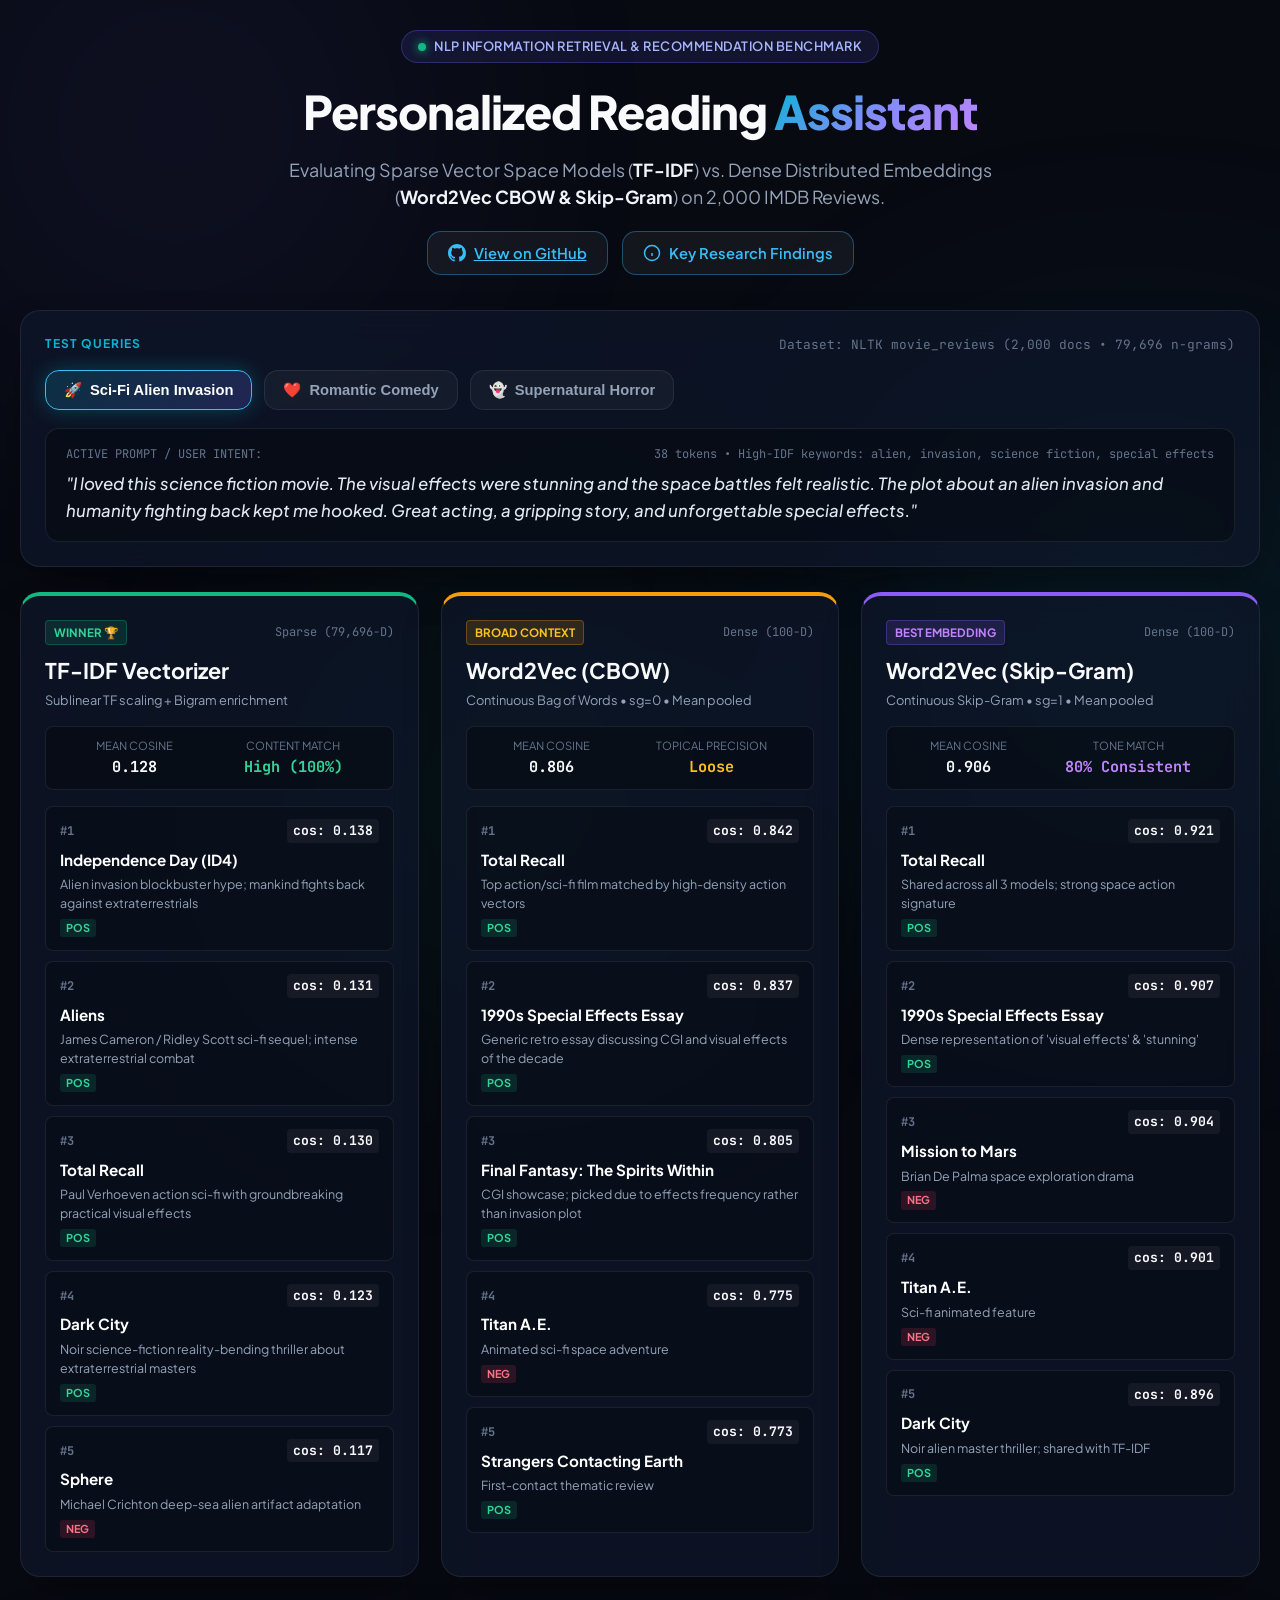
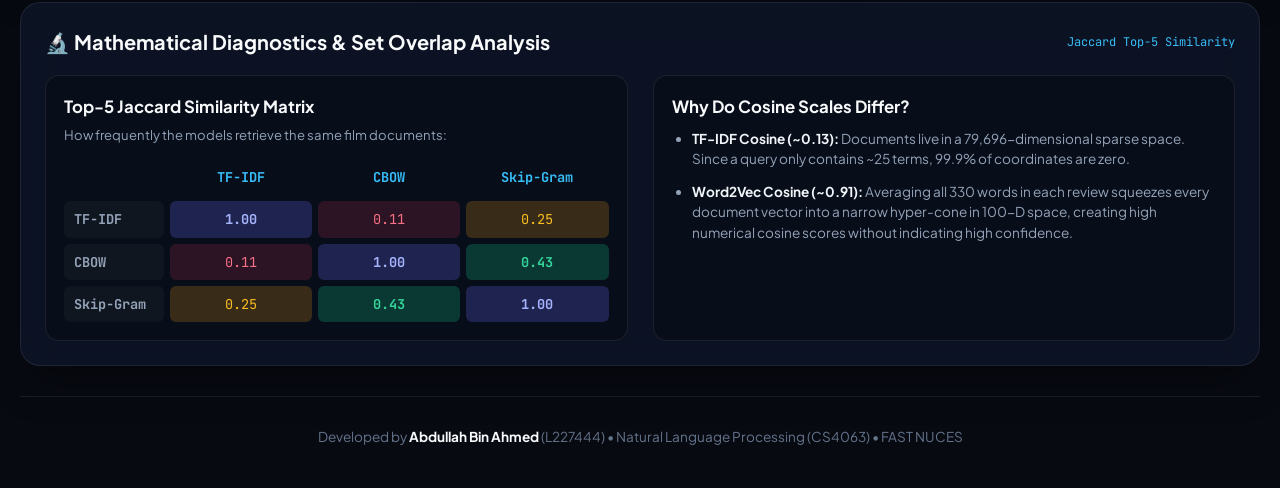
==== index.html @ d81be790 "Initial commit: Personalized Reading Assistant, benchmark experiments, report, and interactive web U" ====
<!DOCTYPE html>
<html lang="en">
<head>
  <meta charset="UTF-8">
  <meta name="viewport" content="width=device-width, initial-scale=1.0">
  <title>Personalized Reading Assistant | TF-IDF vs Word2Vec (CBOW vs Skip-Gram)</title>
  <meta name="description" content="Comparative Information Retrieval & Recommendation System evaluating TF-IDF against Word2Vec (CBOW & Skip-Gram) embeddings on the 2,000 document NLTK movie reviews corpus.">
  <link rel="preconnect" href="https://fonts.googleapis.com">
  <link rel="preconnect" href="https://fonts.gstatic.com" crossorigin>
  <link href="https://fonts.googleapis.com/css2?family=JetBrains+Mono:wght@400;500;700&family=Plus+Jakarta+Sans:wght@300;400;500;600;700;800&display=swap" rel="stylesheet">
  <link rel="stylesheet" href="style.css">
</head>
<body>
  <!-- Ambient background lighting -->
  <div class="ambient-glow glow-indigo"></div>
  <div class="ambient-glow glow-cyan"></div>
  <div class="ambient-glow glow-emerald"></div>

  <div class="app-layout">
    <!-- Header -->
    <header class="hero-header">
      <div class="status-pill">
        <span class="live-indicator"></span>
        <span>NLP Information Retrieval & Recommendation Benchmark</span>
      </div>
      <h1 class="main-title">Personalized Reading <span class="gradient-text">Assistant</span></h1>
      <p class="hero-subtitle">
        Evaluating Sparse Vector Space Models (<strong>TF-IDF</strong>) vs. Dense Distributed Embeddings (<strong>Word2Vec CBOW & Skip-Gram</strong>) on 2,000 IMDB Reviews.
      </p>

      <div class="action-bar">
        <a href="https://github.com/Abdullahtss/Personalized-Reading-Assistant" target="_blank" rel="noopener noreferrer" class="btn btn-outline">
          <svg width="18" height="18" viewBox="0 0 24 24" fill="currentColor"><path d="M12 0C5.37 0 0 5.37 0 12c0 5.31 3.435 9.795 8.205 11.385.6.105.825-.255.825-.57 0-.285-.015-1.23-.015-2.235-3.015.555-3.795-.735-4.035-1.41-.135-.345-.72-1.41-1.23-1.695-.42-.225-1.02-.78-.015-.795.945-.015 1.62.87 1.845 1.23 1.08 1.815 2.805 1.305 3.495.99.105-.78.42-1.305.765-1.605-2.67-.3-5.46-1.335-5.46-5.925 0-1.305.465-2.385 1.23-3.225-.12-.3-.54-1.53.12-3.18 0 0 1.005-.315 3.3 1.23.96-.27 1.98-.405 3-.405s2.04.135 3 .405c2.295-1.56 3.3-1.23 3.3-1.23.66 1.65.24 2.88.12 3.18.765.84 1.23 1.905 1.23 3.225 0 4.605-2.805 5.625-5.475 5.925.435.375.81 1.095.81 2.22 0 1.605-.015 2.895-.015 3.3 0 .315.225.69.825.57A12.02 12.02 0 0024 12c0-6.63-5.37-12-12-12z"/></svg>
          View on GitHub
        </a>
        <button id="toggle-insights-btn" class="btn btn-outline">
          <svg width="18" height="18" viewBox="0 0 24 24" fill="none" stroke="currentColor" stroke-width="2"><circle cx="12" cy="12" r="10"/><line x1="12" y1="16" x2="12" y2="12"/><line x1="12" y1="8" x2="12.01" y2="8"/></svg>
          Key Research Findings
        </button>
      </div>
    </header>

    <!-- Key Findings Collapsible Drawer -->
    <section id="insights-drawer" class="insights-panel card hidden">
      <div class="insights-header">
        <h3>💡 Empirical Benchmark Insights: Why TF-IDF Won</h3>
        <button id="close-insights-btn" class="close-x">&times;</button>
      </div>
      <div class="insights-grid">
        <div class="insight-box">
          <div class="insight-tag tag-tfidf">TF-IDF Accuracy</div>
          <h4>Captures Exact Topical "Aboutness"</h4>
          <p>Rare, high-IDF keywords (<em>alien, invasion, science fiction</em>) trigger sharp, precise cosine activations. It successfully recommended <em>Independence Day</em> & <em>Aliens</em>.</p>
        </div>
        <div class="insight-box">
          <div class="insight-tag tag-word2vec">Embedding Dilemma</div>
          <h4>The Mean-Pooling Dilution Trap</h4>
          <p>Averaging word vectors across 300+ words pulls document vectors toward a generic review centroid (<em>scene, plot, character</em>), causing CGI demos to outrank true plot matches.</p>
        </div>
        <div class="insight-box">
          <div class="insight-tag tag-skipgram">Skip-Gram Advantage</div>
          <h4>Tone & Niche Word Sensitivity</h4>
          <p>Skip-Gram outperformed CBOW significantly on rare tokens and sentiment matching (<strong>80%</strong> tone consistency), making it the superior dense representation.</p>
        </div>
      </div>
    </section>

    <!-- Query Selection & Sandbox -->
    <section class="query-section card">
      <div class="query-topbar">
        <span class="section-tag">TEST QUERIES</span>
        <span class="corpus-tag">Dataset: NLTK movie_reviews (2,000 docs • 79,696 n-grams)</span>
      </div>

      <div class="query-presets">
        <button class="preset-btn active" data-query="scifi">
          <span class="preset-icon">🚀</span>
          <span class="preset-name">Sci-Fi Alien Invasion</span>
        </button>
        <button class="preset-btn" data-query="romcom">
          <span class="preset-icon">❤️</span>
          <span class="preset-name">Romantic Comedy</span>
        </button>
        <button class="preset-btn" data-query="horror">
          <span class="preset-icon">👻</span>
          <span class="preset-name">Supernatural Horror</span>
        </button>
      </div>

      <div class="active-query-card">
        <div class="query-label-row">
          <span class="query-label">ACTIVE PROMPT / USER INTENT:</span>
          <span class="query-token-count" id="query-tokens-badge">38 tokens</span>
        </div>
        <blockquote class="query-text" id="display-query-text">
          "I loved this science fiction movie. The visual effects were stunning and the space battles felt realistic. The plot about an alien invasion and humanity fighting back kept me hooked. Great acting, a gripping story, and unforgettable special effects."
        </blockquote>
      </div>
    </section>

    <!-- Model Comparison Matrix -->
    <section class="models-grid">
      <!-- 1. TF-IDF -->
      <div class="model-col card col-tfidf">
        <div class="model-badge-row">
          <span class="model-badge badge-green">Winner 🏆</span>
          <span class="vector-type">Sparse (79,696-D)</span>
        </div>
        <h2 class="model-title">TF-IDF Vectorizer</h2>
        <p class="model-desc">Sublinear TF scaling + Bigram enrichment</p>

        <div class="metric-ribbon">
          <div class="m-item">
            <span class="m-label">Mean Cosine</span>
            <strong class="m-val">0.128</strong>
          </div>
          <div class="m-item">
            <span class="m-label">Content Match</span>
            <strong class="m-val color-green">High (100%)</strong>
          </div>
        </div>

        <div class="results-list" id="tfidf-results">
          <!-- Dynamically populated -->
        </div>
      </div>

      <!-- 2. Word2Vec CBOW -->
      <div class="model-col card col-cbow">
        <div class="model-badge-row">
          <span class="model-badge badge-amber">Broad Context</span>
          <span class="vector-type">Dense (100-D)</span>
        </div>
        <h2 class="model-title">Word2Vec (CBOW)</h2>
        <p class="model-desc">Continuous Bag of Words • sg=0 • Mean pooled</p>

        <div class="metric-ribbon">
          <div class="m-item">
            <span class="m-label">Mean Cosine</span>
            <strong class="m-val">0.806</strong>
          </div>
          <div class="m-item">
            <span class="m-label">Topical Precision</span>
            <strong class="m-val color-amber">Loose</strong>
          </div>
        </div>

        <div class="results-list" id="cbow-results">
          <!-- Dynamically populated -->
        </div>
      </div>

      <!-- 3. Word2Vec Skip-Gram -->
      <div class="model-col card col-skipgram">
        <div class="model-badge-row">
          <span class="model-badge badge-purple">Best Embedding</span>
          <span class="vector-type">Dense (100-D)</span>
        </div>
        <h2 class="model-title">Word2Vec (Skip-Gram)</h2>
        <p class="model-desc">Continuous Skip-Gram • sg=1 • Mean pooled</p>

        <div class="metric-ribbon">
          <div class="m-item">
            <span class="m-label">Mean Cosine</span>
            <strong class="m-val">0.906</strong>
          </div>
          <div class="m-item">
            <span class="m-label">Tone Match</span>
            <strong class="m-val color-purple">80% Consistent</strong>
          </div>
        </div>

        <div class="results-list" id="skipgram-results">
          <!-- Dynamically populated -->
        </div>
      </div>
    </section>

    <!-- Mathematical Diagnostics & Set Overlap Section -->
    <section class="diagnostics-section card">
      <div class="diag-header">
        <h2>🔬 Mathematical Diagnostics & Set Overlap Analysis</h2>
        <span class="diag-badge">Jaccard Top-5 Similarity</span>
      </div>

      <div class="diag-body">
        <div class="matrix-card">
          <h3>Top-5 Jaccard Similarity Matrix</h3>
          <p class="matrix-sub">How frequently the models retrieve the same film documents:</p>
          <div class="matrix-table">
            <div class="matrix-row header-row">
              <span class="cell"></span>
              <span class="cell">TF-IDF</span>
              <span class="cell">CBOW</span>
              <span class="cell">Skip-Gram</span>
            </div>
            <div class="matrix-row">
              <span class="cell row-label">TF-IDF</span>
              <span class="cell val-100">1.00</span>
              <span class="cell val-low">0.11</span>
              <span class="cell val-med">0.25</span>
            </div>
            <div class="matrix-row">
              <span class="cell row-label">CBOW</span>
              <span class="cell val-low">0.11</span>
              <span class="cell val-100">1.00</span>
              <span class="cell val-high">0.43</span>
            </div>
            <div class="matrix-row">
              <span class="cell row-label">Skip-Gram</span>
              <span class="cell val-med">0.25</span>
              <span class="cell val-high">0.43</span>
              <span class="cell val-100">1.00</span>
            </div>
          </div>
        </div>

        <div class="why-card">
          <h3>Why Do Cosine Scales Differ?</h3>
          <ul class="why-list">
            <li>
              <strong>TF-IDF Cosine (~0.13):</strong> Documents live in a 79,696-dimensional sparse space. Since a query only contains ~25 terms, 99.9% of coordinates are zero.
            </li>
            <li>
              <strong>Word2Vec Cosine (~0.91):</strong> Averaging all 330 words in each review squeezes every document vector into a narrow hyper-cone in 100-D space, creating high numerical cosine scores without indicating high confidence.
            </li>
          </ul>
        </div>
      </div>
    </section>

    <!-- Footer -->
    <footer class="footer">
      <p>Developed by <strong>Abdullah Bin Ahmed</strong> (L227444) • Natural Language Processing (CS4063) • FAST NUCES</p>
    </footer>
  </div>

  <script src="app.js"></script>
</body>
</html>
---- style.css ----
/* ==========================================================================
   Personalized Reading Assistant - High-Tech Glassmorphic Design System
   ========================================================================== */

:root {
  --bg-deep: #080a12;
  --bg-card: rgba(15, 23, 42, 0.72);
  --bg-surface: #0f172a;
  
  --border-subtle: rgba(255, 255, 255, 0.08);
  --border-glow: rgba(99, 102, 241, 0.35);

  --text-main: #f8fafc;
  --text-muted: #94a3b8;
  --text-dim: #64748b;

  --accent-cyan: #06b6d4;
  --accent-indigo: #6366f1;
  --accent-violet: #8b5cf6;
  --accent-emerald: #10b981;
  --accent-amber: #f59e0b;
  --accent-rose: #f43f5e;

  --font-sans: 'Plus Jakarta Sans', system-ui, -apple-system, sans-serif;
  --font-mono: 'JetBrains Mono', monospace;

  --radius-sm: 8px;
  --radius-md: 14px;
  --radius-lg: 20px;
}

* {
  margin: 0;
  padding: 0;
  box-sizing: border-box;
}

body {
  background-color: var(--bg-deep);
  color: var(--text-main);
  font-family: var(--font-sans);
  line-height: 1.5;
  min-height: 100vh;
  position: relative;
  overflow-x: hidden;
  padding: 30px 20px;
}

/* Glowing Ambient Orbs */
.ambient-glow {
  position: fixed;
  border-radius: 50%;
  filter: blur(140px);
  pointer-events: none;
  z-index: 0;
  opacity: 0.22;
}

.glow-indigo {
  width: 550px;
  height: 550px;
  background: radial-gradient(circle, #6366f1, transparent 70%);
  top: -150px;
  left: -100px;
}

.glow-cyan {
  width: 650px;
  height: 650px;
  background: radial-gradient(circle, #06b6d4, transparent 70%);
  top: 35%;
  right: -180px;
}

.glow-emerald {
  width: 500px;
  height: 500px;
  background: radial-gradient(circle, #10b981, transparent 70%);
  bottom: -150px;
  left: 20%;
}

.app-layout {
  max-width: 1350px;
  margin: 0 auto;
  position: relative;
  z-index: 1;
}

/* Header */
.hero-header {
  text-align: center;
  margin-bottom: 35px;
}

.status-pill {
  display: inline-flex;
  align-items: center;
  gap: 8px;
  padding: 6px 16px;
  border-radius: 999px;
  background: rgba(99, 102, 241, 0.12);
  border: 1px solid rgba(99, 102, 241, 0.3);
  font-size: 0.8rem;
  font-weight: 600;
  color: #a5b4fc;
  letter-spacing: 0.5px;
  text-transform: uppercase;
  margin-bottom: 14px;
}

.live-indicator {
  width: 8px;
  height: 8px;
  border-radius: 50%;
  background: #10b981;
  box-shadow: 0 0 10px #10b981;
  animation: pulseLive 2s infinite ease-in-out;
}

@keyframes pulseLive {
  0%, 100% { transform: scale(1); opacity: 1; }
  50% { transform: scale(0.8); opacity: 0.4; }
}

.main-title {
  font-size: 2.9rem;
  font-weight: 800;
  letter-spacing: -1px;
  margin-bottom: 10px;
}

.gradient-text {
  background: linear-gradient(135deg, #06b6d4 0%, #818cf8 50%, #c084fc 100%);
  -webkit-background-clip: text;
  -webkit-text-fill-color: transparent;
}

.hero-subtitle {
  color: var(--text-muted);
  font-size: 1.12rem;
  max-width: 750px;
  margin: 0 auto 20px auto;
}

.hero-subtitle strong {
  color: #f1f5f9;
}

.action-bar {
  display: flex;
  justify-content: center;
  gap: 14px;
}

/* Buttons & Cards */
.btn {
  display: inline-flex;
  align-items: center;
  gap: 8px;
  font-size: 0.92rem;
  font-weight: 600;
  padding: 10px 20px;
  border-radius: var(--radius-md);
  cursor: pointer;
  border: none;
  font-family: var(--font-sans);
  transition: all 0.2s ease;
}

.btn-outline {
  background: rgba(255, 255, 255, 0.05);
  color: #38bdf8;
  border: 1px solid rgba(56, 189, 248, 0.35);
}

.btn-outline:hover {
  background: rgba(56, 189, 248, 0.12);
  transform: translateY(-2px);
  box-shadow: 0 4px 15px rgba(56, 189, 248, 0.25);
}

.card {
  background: var(--bg-card);
  backdrop-filter: blur(18px);
  -webkit-backdrop-filter: blur(18px);
  border: 1px solid var(--border-subtle);
  border-radius: var(--radius-lg);
  padding: 24px;
  box-shadow: 0 20px 45px -15px rgba(0, 0, 0, 0.55);
}

/* Insights Panel */
.insights-panel {
  margin-bottom: 25px;
  border-color: rgba(99, 102, 241, 0.35);
  animation: slideDown 0.3s ease;
}

.insights-panel.hidden {
  display: none;
}

@keyframes slideDown {
  from { opacity: 0; transform: translateY(-10px); }
  to { opacity: 1; transform: translateY(0); }
}

.insights-header {
  display: flex;
  justify-content: space-between;
  align-items: center;
  margin-bottom: 18px;
}

.insights-header h3 {
  font-size: 1.15rem;
}

.close-x {
  background: transparent;
  border: none;
  font-size: 1.6rem;
  color: var(--text-dim);
  cursor: pointer;
}

.close-x:hover { color: #ffffff; }

.insights-grid {
  display: grid;
  grid-template-columns: repeat(auto-fit, minmax(280px, 1fr));
  gap: 16px;
}

.insight-box {
  background: rgba(0, 0, 0, 0.25);
  border: 1px solid var(--border-subtle);
  border-radius: var(--radius-sm);
  padding: 16px;
}

.insight-tag {
  display: inline-block;
  font-size: 0.72rem;
  font-weight: 700;
  text-transform: uppercase;
  padding: 3px 8px;
  border-radius: 4px;
  margin-bottom: 10px;
}

.tag-tfidf { background: rgba(16, 185, 129, 0.15); color: #34d399; }
.tag-word2vec { background: rgba(245, 158, 11, 0.15); color: #fbbf24; }
.tag-skipgram { background: rgba(139, 92, 246, 0.15); color: #c084fc; }

.insight-box h4 {
  font-size: 1rem;
  margin-bottom: 6px;
}

.insight-box p {
  font-size: 0.84rem;
  color: var(--text-muted);
}

/* Query Section */
.query-section {
  margin-bottom: 25px;
}

.query-topbar {
  display: flex;
  justify-content: space-between;
  align-items: center;
  margin-bottom: 16px;
}

.section-tag {
  font-size: 0.75rem;
  font-weight: 700;
  letter-spacing: 1px;
  color: var(--accent-cyan);
}

.corpus-tag {
  font-size: 0.8rem;
  color: var(--text-dim);
  font-family: var(--font-mono);
}

.query-presets {
  display: flex;
  gap: 12px;
  flex-wrap: wrap;
  margin-bottom: 18px;
}

.preset-btn {
  display: inline-flex;
  align-items: center;
  gap: 8px;
  padding: 10px 18px;
  background: rgba(255, 255, 255, 0.04);
  border: 1px solid var(--border-subtle);
  border-radius: var(--radius-md);
  color: var(--text-muted);
  font-size: 0.92rem;
  font-weight: 600;
  cursor: pointer;
  transition: all 0.2s ease;
}

.preset-btn:hover {
  background: rgba(255, 255, 255, 0.08);
  border-color: rgba(255, 255, 255, 0.2);
  color: var(--text-main);
}

.preset-btn.active {
  background: linear-gradient(135deg, rgba(6, 182, 212, 0.18), rgba(99, 102, 241, 0.22));
  border-color: #38bdf8;
  color: #ffffff;
  box-shadow: 0 0 20px rgba(6, 182, 212, 0.3);
}

.active-query-card {
  background: rgba(0, 0, 0, 0.3);
  border: 1px solid var(--border-subtle);
  border-radius: var(--radius-md);
  padding: 16px 20px;
}

.query-label-row {
  display: flex;
  justify-content: space-between;
  font-size: 0.75rem;
  color: var(--text-dim);
  font-family: var(--font-mono);
  margin-bottom: 8px;
}

.query-text {
  font-size: 1.05rem;
  font-weight: 500;
  color: #e2e8f0;
  font-style: italic;
  line-height: 1.6;
}

/* Models Comparison Grid */
.models-grid {
  display: grid;
  grid-template-columns: repeat(3, 1fr);
  gap: 22px;
  margin-bottom: 25px;
}

.model-col {
  display: flex;
  flex-direction: column;
}

.col-tfidf { border-top: 4px solid #10b981; }
.col-cbow { border-top: 4px solid #f59e0b; }
.col-skipgram { border-top: 4px solid #8b5cf6; }

.model-badge-row {
  display: flex;
  justify-content: space-between;
  align-items: center;
  margin-bottom: 10px;
}

.model-badge {
  font-size: 0.72rem;
  font-weight: 700;
  text-transform: uppercase;
  padding: 3px 8px;
  border-radius: 4px;
}

.badge-green { background: rgba(16, 185, 129, 0.15); color: #34d399; border: 1px solid rgba(16, 185, 129, 0.3); }
.badge-amber { background: rgba(245, 158, 11, 0.15); color: #fbbf24; border: 1px solid rgba(245, 158, 11, 0.3); }
.badge-purple { background: rgba(139, 92, 246, 0.15); color: #c084fc; border: 1px solid rgba(139, 92, 246, 0.3); }

.vector-type {
  font-size: 0.75rem;
  color: var(--text-dim);
  font-family: var(--font-mono);
}

.model-title {
  font-size: 1.35rem;
  font-weight: 700;
  margin-bottom: 4px;
}

.model-desc {
  font-size: 0.8rem;
  color: var(--text-muted);
  margin-bottom: 16px;
}

.metric-ribbon {
  display: flex;
  background: rgba(0, 0, 0, 0.3);
  border: 1px solid var(--border-subtle);
  border-radius: var(--radius-sm);
  padding: 10px 14px;
  margin-bottom: 16px;
  justify-content: space-around;
}

.m-item {
  display: flex;
  flex-direction: column;
  align-items: center;
}

.m-label {
  font-size: 0.7rem;
  color: var(--text-dim);
  text-transform: uppercase;
  margin-bottom: 2px;
}

.m-val {
  font-family: var(--font-mono);
  font-size: 0.95rem;
}

.color-green { color: #34d399; }
.color-amber { color: #fbbf24; }
.color-purple { color: #c084fc; }

.results-list {
  display: flex;
  flex-direction: column;
  gap: 10px;
  flex: 1;
}

.result-card {
  background: rgba(0, 0, 0, 0.25);
  border: 1px solid var(--border-subtle);
  border-radius: var(--radius-sm);
  padding: 12px 14px;
  transition: all 0.2s ease;
}

.result-card:hover {
  border-color: rgba(255, 255, 255, 0.2);
  transform: translateX(3px);
}

.res-header {
  display: flex;
  justify-content: space-between;
  align-items: center;
  margin-bottom: 6px;
}

.res-rank {
  font-size: 0.75rem;
  font-family: var(--font-mono);
  color: var(--text-dim);
  font-weight: 700;
}

.res-score {
  font-family: var(--font-mono);
  font-size: 0.82rem;
  font-weight: 700;
  padding: 2px 6px;
  border-radius: 4px;
  background: rgba(255, 255, 255, 0.05);
}

.res-title {
  font-size: 0.95rem;
  font-weight: 700;
  color: #ffffff;
  margin-bottom: 4px;
}

.res-detail {
  font-size: 0.78rem;
  color: var(--text-muted);
}

.res-sentiment {
  display: inline-block;
  font-size: 0.68rem;
  font-weight: 700;
  text-transform: uppercase;
  padding: 1px 6px;
  border-radius: 3px;
  margin-top: 6px;
}

.sent-pos { background: rgba(16, 185, 129, 0.15); color: #34d399; }
.sent-neg { background: rgba(244, 63, 94, 0.15); color: #fb7185; }

/* Diagnostics Section */
.diagnostics-section {
  margin-bottom: 30px;
}

.diag-header {
  display: flex;
  justify-content: space-between;
  align-items: center;
  margin-bottom: 18px;
}

.diag-header h2 { font-size: 1.25rem; font-weight: 700; }
.diag-badge { font-family: var(--font-mono); font-size: 0.75rem; color: #38bdf8; }

.diag-body {
  display: grid;
  grid-template-columns: 1fr 1fr;
  gap: 25px;
}

.matrix-card, .why-card {
  background: rgba(0, 0, 0, 0.25);
  border: 1px solid var(--border-subtle);
  border-radius: var(--radius-md);
  padding: 18px;
}

.matrix-card h3, .why-card h3 {
  font-size: 1.05rem;
  margin-bottom: 6px;
}

.matrix-sub {
  font-size: 0.82rem;
  color: var(--text-muted);
  margin-bottom: 14px;
}

.matrix-table {
  display: flex;
  flex-direction: column;
  gap: 6px;
  font-family: var(--font-mono);
  font-size: 0.85rem;
}

.matrix-row {
  display: grid;
  grid-template-columns: 100px repeat(3, 1fr);
  gap: 6px;
  align-items: center;
}

.matrix-row .cell {
  padding: 8px 10px;
  text-align: center;
  border-radius: 6px;
  background: rgba(255, 255, 255, 0.03);
}

.row-label {
  font-weight: 700;
  text-align: left !important;
  color: var(--text-muted);
}

.header-row .cell {
  font-weight: 700;
  color: #38bdf8;
  background: transparent;
}

.val-100 { background: rgba(99, 102, 241, 0.25) !important; color: #a5b4fc; font-weight: 700; }
.val-high { background: rgba(16, 185, 129, 0.25) !important; color: #34d399; font-weight: 700; }
.val-med { background: rgba(245, 158, 11, 0.2) !important; color: #fbbf24; }
.val-low { background: rgba(244, 63, 94, 0.15) !important; color: #fb7185; }

.why-list {
  display: flex;
  flex-direction: column;
  gap: 12px;
  padding-left: 20px;
  margin-top: 10px;
  font-size: 0.85rem;
  color: var(--text-muted);
}

.why-list strong {
  color: #f1f5f9;
}

/* Footer */
.footer {
  text-align: center;
  padding: 30px 0 10px 0;
  border-top: 1px solid var(--border-subtle);
  color: var(--text-dim);
  font-size: 0.85rem;
}

.footer strong { color: var(--text-main); }

@media (max-width: 1050px) {
  .models-grid {
    grid-template-columns: 1fr;
  }
  .diag-body {
    grid-template-columns: 1fr;
  }
  .main-title {
    font-size: 2.2rem;
  }
}
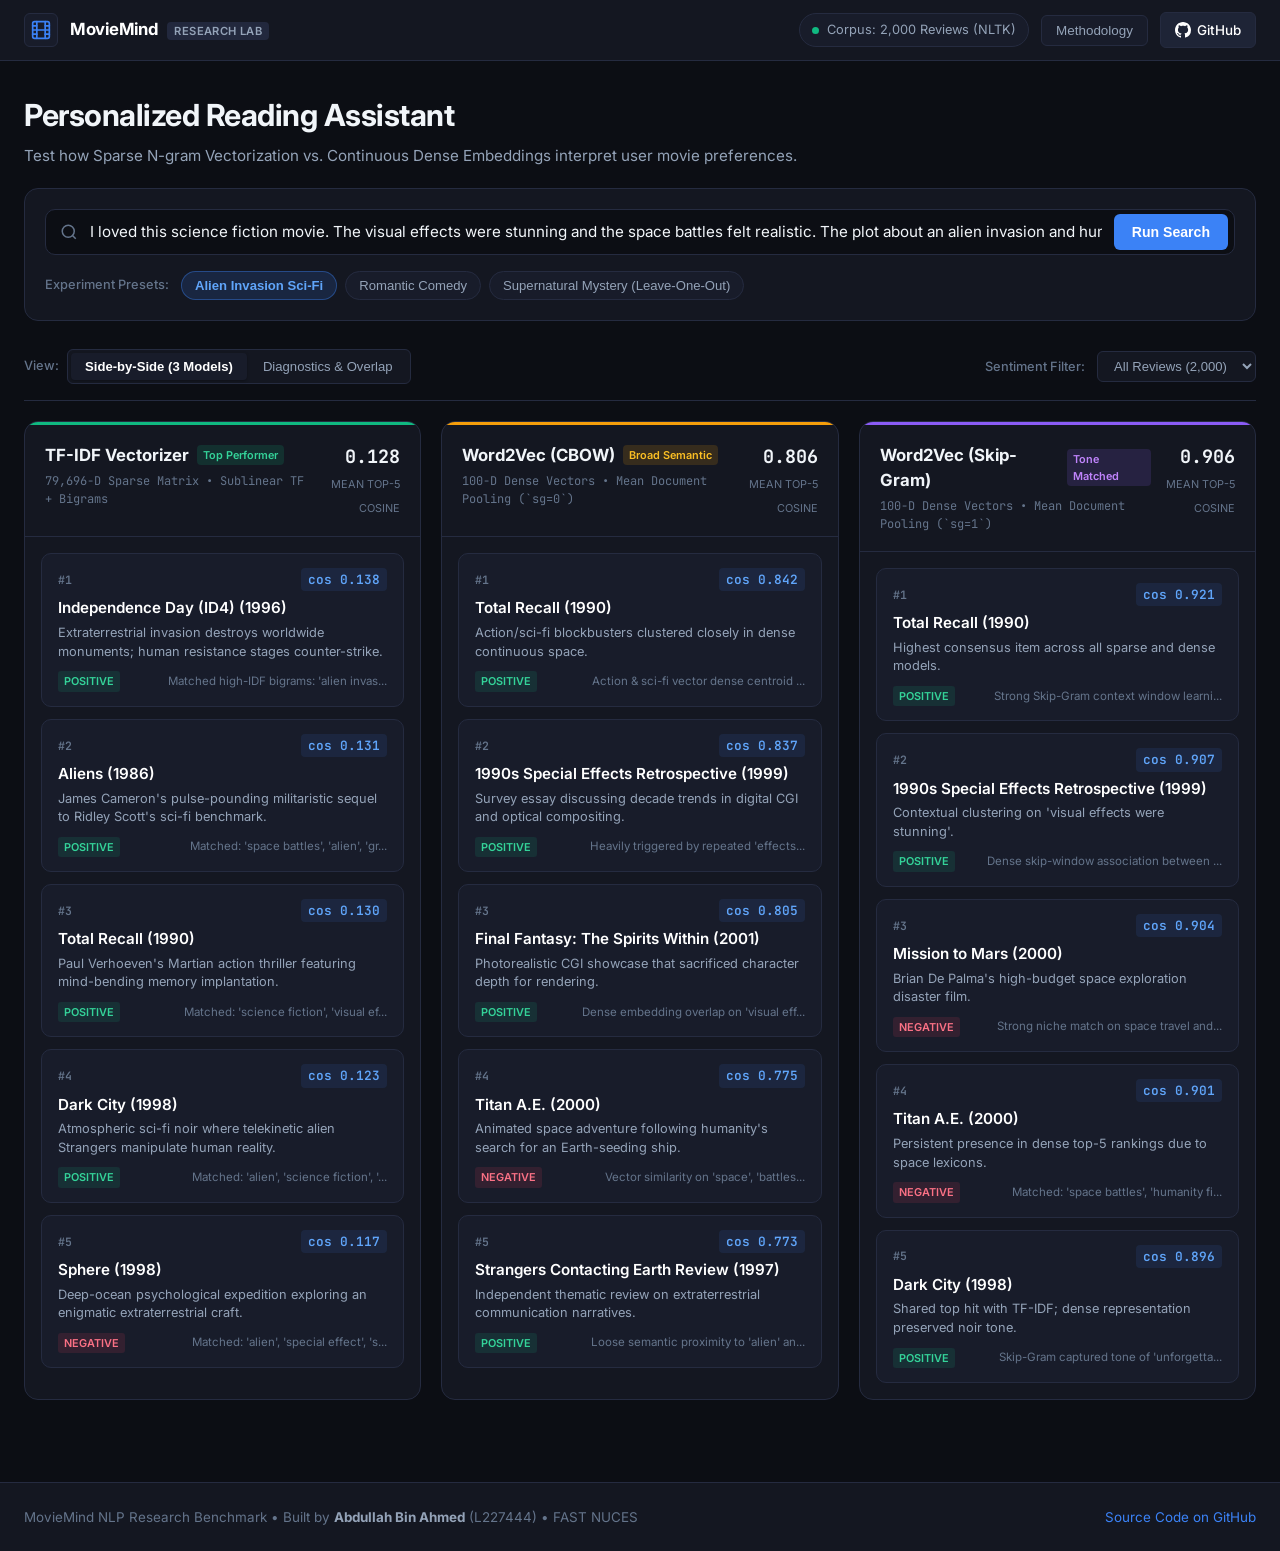
==== commit 5d1ca113: "Redesign interface: Human-crafted research workbench with search console, modal inspection, and clea" ====
--- a/index.html
+++ b/index.html
@@ -3,237 +3,285 @@
 <head>
   <meta charset="UTF-8">
   <meta name="viewport" content="width=device-width, initial-scale=1.0">
-  <title>Personalized Reading Assistant | TF-IDF vs Word2Vec (CBOW vs Skip-Gram)</title>
-  <meta name="description" content="Comparative Information Retrieval & Recommendation System evaluating TF-IDF against Word2Vec (CBOW & Skip-Gram) embeddings on the 2,000 document NLTK movie reviews corpus.">
+  <title>MovieMind — Personalized Film & Review Recommender (TF-IDF vs Word2Vec)</title>
+  <meta name="description" content="An interactive research workbench evaluating TF-IDF against Word2Vec (CBOW & Skip-Gram) embeddings across 2,000 IMDB film reviews from the NLTK corpus.">
   <link rel="preconnect" href="https://fonts.googleapis.com">
   <link rel="preconnect" href="https://fonts.gstatic.com" crossorigin>
-  <link href="https://fonts.googleapis.com/css2?family=JetBrains+Mono:wght@400;500;700&family=Plus+Jakarta+Sans:wght@300;400;500;600;700;800&display=swap" rel="stylesheet">
+  <link href="https://fonts.googleapis.com/css2?family=Inter:wght@300;400;500;600;700&family=JetBrains+Mono:wght@400;500;600&display=swap" rel="stylesheet">
   <link rel="stylesheet" href="style.css">
 </head>
 <body>
-  <!-- Ambient background lighting -->
-  <div class="ambient-glow glow-indigo"></div>
-  <div class="ambient-glow glow-cyan"></div>
-  <div class="ambient-glow glow-emerald"></div>
-
-  <div class="app-layout">
-    <!-- Header -->
-    <header class="hero-header">
-      <div class="status-pill">
-        <span class="live-indicator"></span>
-        <span>NLP Information Retrieval & Recommendation Benchmark</span>
-      </div>
-      <h1 class="main-title">Personalized Reading <span class="gradient-text">Assistant</span></h1>
-      <p class="hero-subtitle">
-        Evaluating Sparse Vector Space Models (<strong>TF-IDF</strong>) vs. Dense Distributed Embeddings (<strong>Word2Vec CBOW & Skip-Gram</strong>) on 2,000 IMDB Reviews.
-      </p>
-
-      <div class="action-bar">
-        <a href="https://github.com/Abdullahtss/Personalized-Reading-Assistant" target="_blank" rel="noopener noreferrer" class="btn btn-outline">
-          <svg width="18" height="18" viewBox="0 0 24 24" fill="currentColor"><path d="M12 0C5.37 0 0 5.37 0 12c0 5.31 3.435 9.795 8.205 11.385.6.105.825-.255.825-.57 0-.285-.015-1.23-.015-2.235-3.015.555-3.795-.735-4.035-1.41-.135-.345-.72-1.41-1.23-1.695-.42-.225-1.02-.78-.015-.795.945-.015 1.62.87 1.845 1.23 1.08 1.815 2.805 1.305 3.495.99.105-.78.42-1.305.765-1.605-2.67-.3-5.46-1.335-5.46-5.925 0-1.305.465-2.385 1.23-3.225-.12-.3-.54-1.53.12-3.18 0 0 1.005-.315 3.3 1.23.96-.27 1.98-.405 3-.405s2.04.135 3 .405c2.295-1.56 3.3-1.23 3.3-1.23.66 1.65.24 2.88.12 3.18.765.84 1.23 1.905 1.23 3.225 0 4.605-2.805 5.625-5.475 5.925.435.375.81 1.095.81 2.22 0 1.605-.015 2.895-.015 3.3 0 .315.225.69.825.57A12.02 12.02 0 0024 12c0-6.63-5.37-12-12-12z"/></svg>
-          View on GitHub
+  <!-- Top Navigation Bar -->
+  <nav class="navbar">
+    <div class="nav-container">
+      <div class="nav-brand">
+        <div class="brand-logo">
+          <svg width="20" height="20" viewBox="0 0 24 24" fill="none" stroke="currentColor" stroke-width="2" stroke-linecap="round" stroke-linejoin="round">
+            <rect x="2" y="2" width="20" height="20" rx="2.18" ry="2.18"></rect>
+            <line x1="7" y1="2" x2="7" y2="22"></line>
+            <line x1="17" y1="2" x2="17" y2="22"></line>
+            <line x1="2" y1="12" x2="22" y2="12"></line>
+            <line x1="2" y1="7" x2="7" y2="7"></line>
+            <line x1="2" y1="17" x2="7" y2="17"></line>
+            <line x1="17" y1="17" x2="22" y2="17"></line>
+            <line x1="17" y1="7" x2="22" y2="7"></line>
+          </svg>
+        </div>
+        <div class="brand-text">
+          <span class="brand-title">MovieMind</span>
+          <span class="brand-badge">Research Lab</span>
+        </div>
+      </div>
+
+      <div class="nav-meta">
+        <div class="corpus-pill">
+          <span class="dot-online"></span>
+          <span>Corpus: 2,000 Reviews (NLTK)</span>
+        </div>
+        <button id="open-methodology-btn" class="nav-btn">Methodology</button>
+        <a href="https://github.com/Abdullahtss/Personalized-Reading-Assistant" target="_blank" rel="noopener noreferrer" class="nav-btn nav-btn-primary">
+          <svg width="16" height="16" viewBox="0 0 24 24" fill="currentColor"><path d="M12 0C5.37 0 0 5.37 0 12c0 5.31 3.435 9.795 8.205 11.385.6.105.825-.255.825-.57 0-.285-.015-1.23-.015-2.235-3.015.555-3.795-.735-4.035-1.41-.135-.345-.72-1.41-1.23-1.695-.42-.225-1.02-.78-.015-.795.945-.015 1.62.87 1.845 1.23 1.08 1.815 2.805 1.305 3.495.99.105-.78.42-1.305.765-1.605-2.67-.3-5.46-1.335-5.46-5.925 0-1.305.465-2.385 1.23-3.225-.12-.3-.54-1.53.12-3.18 0 0 1.005-.315 3.3 1.23.96-.27 1.98-.405 3-.405s2.04.135 3 .405c2.295-1.56 3.3-1.23 3.3-1.23.66 1.65.24 2.88.12 3.18.765.84 1.23 1.905 1.23 3.225 0 4.605-2.805 5.625-5.475 5.925.435.375.81 1.095.81 2.22 0 1.605-.015 2.895-.015 3.3 0 .315.225.69.825.57A12.02 12.02 0 0024 12c0-6.63-5.37-12-12-12z"/></svg>
+          GitHub
         </a>
-        <button id="toggle-insights-btn" class="btn btn-outline">
-          <svg width="18" height="18" viewBox="0 0 24 24" fill="none" stroke="currentColor" stroke-width="2"><circle cx="12" cy="12" r="10"/><line x1="12" y1="16" x2="12" y2="12"/><line x1="12" y1="8" x2="12.01" y2="8"/></svg>
-          Key Research Findings
-        </button>
-      </div>
-    </header>
-
-    <!-- Key Findings Collapsible Drawer -->
-    <section id="insights-drawer" class="insights-panel card hidden">
-      <div class="insights-header">
-        <h3>💡 Empirical Benchmark Insights: Why TF-IDF Won</h3>
-        <button id="close-insights-btn" class="close-x">&times;</button>
-      </div>
-      <div class="insights-grid">
-        <div class="insight-box">
-          <div class="insight-tag tag-tfidf">TF-IDF Accuracy</div>
-          <h4>Captures Exact Topical "Aboutness"</h4>
-          <p>Rare, high-IDF keywords (<em>alien, invasion, science fiction</em>) trigger sharp, precise cosine activations. It successfully recommended <em>Independence Day</em> & <em>Aliens</em>.</p>
-        </div>
-        <div class="insight-box">
-          <div class="insight-tag tag-word2vec">Embedding Dilemma</div>
-          <h4>The Mean-Pooling Dilution Trap</h4>
-          <p>Averaging word vectors across 300+ words pulls document vectors toward a generic review centroid (<em>scene, plot, character</em>), causing CGI demos to outrank true plot matches.</p>
-        </div>
-        <div class="insight-box">
-          <div class="insight-tag tag-skipgram">Skip-Gram Advantage</div>
-          <h4>Tone & Niche Word Sensitivity</h4>
-          <p>Skip-Gram outperformed CBOW significantly on rare tokens and sentiment matching (<strong>80%</strong> tone consistency), making it the superior dense representation.</p>
+      </div>
+    </div>
+  </nav>
+
+  <!-- Main Container -->
+  <main class="page-container">
+    <!-- Search / Query Console -->
+    <section class="search-console">
+      <div class="search-header">
+        <h1>Personalized Reading Assistant</h1>
+        <p class="search-sub">Test how Sparse N-gram Vectorization vs. Continuous Dense Embeddings interpret user movie preferences.</p>
+      </div>
+
+      <div class="search-card">
+        <form id="search-form" class="search-input-wrapper">
+          <div class="search-icon-box">
+            <svg width="18" height="18" viewBox="0 0 24 24" fill="none" stroke="currentColor" stroke-width="2"><circle cx="11" cy="11" r="8"/><line x1="21" y1="21" x2="16.65" y2="16.65"/></svg>
+          </div>
+          <input type="text" id="query-input" placeholder="Type a movie premise, theme, or select an experiment preset below..." autocomplete="off">
+          <button type="submit" class="search-submit-btn">Run Search</button>
+        </form>
+
+        <div class="preset-row">
+          <span class="preset-label">Experiment Presets:</span>
+          <div class="preset-chips">
+            <button class="chip active" data-preset="scifi">Alien Invasion Sci-Fi</button>
+            <button class="chip" data-preset="romcom">Romantic Comedy</button>
+            <button class="chip" data-preset="horror">Supernatural Mystery (Leave-One-Out)</button>
+          </div>
         </div>
       </div>
     </section>
 
-    <!-- Query Selection & Sandbox -->
-    <section class="query-section card">
-      <div class="query-topbar">
-        <span class="section-tag">TEST QUERIES</span>
-        <span class="corpus-tag">Dataset: NLTK movie_reviews (2,000 docs • 79,696 n-grams)</span>
-      </div>
-
-      <div class="query-presets">
-        <button class="preset-btn active" data-query="scifi">
-          <span class="preset-icon">🚀</span>
-          <span class="preset-name">Sci-Fi Alien Invasion</span>
-        </button>
-        <button class="preset-btn" data-query="romcom">
-          <span class="preset-icon">❤️</span>
-          <span class="preset-name">Romantic Comedy</span>
-        </button>
-        <button class="preset-btn" data-query="horror">
-          <span class="preset-icon">👻</span>
-          <span class="preset-name">Supernatural Horror</span>
-        </button>
-      </div>
-
-      <div class="active-query-card">
-        <div class="query-label-row">
-          <span class="query-label">ACTIVE PROMPT / USER INTENT:</span>
-          <span class="query-token-count" id="query-tokens-badge">38 tokens</span>
-        </div>
-        <blockquote class="query-text" id="display-query-text">
-          "I loved this science fiction movie. The visual effects were stunning and the space battles felt realistic. The plot about an alien invasion and humanity fighting back kept me hooked. Great acting, a gripping story, and unforgettable special effects."
+    <!-- Toolbar: View controls and filters -->
+    <div class="toolbar">
+      <div class="view-switch">
+        <span class="toolbar-label">View:</span>
+        <div class="segmented-control">
+          <button class="seg-btn active" data-view="split">Side-by-Side (3 Models)</button>
+          <button class="seg-btn" data-view="diagnostics">Diagnostics & Overlap</button>
+        </div>
+      </div>
+
+      <div class="filter-controls">
+        <span class="toolbar-label">Sentiment Filter:</span>
+        <select id="sentiment-filter" class="custom-select">
+          <option value="all">All Reviews (2,000)</option>
+          <option value="pos">Positive Only</option>
+          <option value="neg">Negative Only</option>
+        </select>
+      </div>
+    </div>
+
+    <!-- Live Results View (Split Columns) -->
+    <section id="results-view" class="results-grid">
+      <!-- 1. TF-IDF Column -->
+      <div class="model-panel" id="panel-tfidf">
+        <div class="panel-header header-tfidf">
+          <div class="panel-title-group">
+            <div class="model-name">
+              <span>TF-IDF Vectorizer</span>
+              <span class="status-tag tag-winner">Top Performer</span>
+            </div>
+            <p class="model-meta">79,696-D Sparse Matrix • Sublinear TF + Bigrams</p>
+          </div>
+          <div class="model-stat">
+            <span class="stat-number">0.128</span>
+            <span class="stat-caption">Mean Top-5 Cosine</span>
+          </div>
+        </div>
+        <div class="panel-body" id="list-tfidf">
+          <!-- Populated by JS -->
+        </div>
+      </div>
+
+      <!-- 2. Word2Vec CBOW Column -->
+      <div class="model-panel" id="panel-cbow">
+        <div class="panel-header header-cbow">
+          <div class="panel-title-group">
+            <div class="model-name">
+              <span>Word2Vec (CBOW)</span>
+              <span class="status-tag tag-neutral">Broad Semantic</span>
+            </div>
+            <p class="model-meta">100-D Dense Vectors • Mean Document Pooling (`sg=0`)</p>
+          </div>
+          <div class="model-stat">
+            <span class="stat-number">0.806</span>
+            <span class="stat-caption">Mean Top-5 Cosine</span>
+          </div>
+        </div>
+        <div class="panel-body" id="list-cbow">
+          <!-- Populated by JS -->
+        </div>
+      </div>
+
+      <!-- 3. Word2Vec Skip-Gram Column -->
+      <div class="model-panel" id="panel-skipgram">
+        <div class="panel-header header-skipgram">
+          <div class="panel-title-group">
+            <div class="model-name">
+              <span>Word2Vec (Skip-Gram)</span>
+              <span class="status-tag tag-tone">Tone Matched</span>
+            </div>
+            <p class="model-meta">100-D Dense Vectors • Mean Document Pooling (`sg=1`)</p>
+          </div>
+          <div class="model-stat">
+            <span class="stat-number">0.906</span>
+            <span class="stat-caption">Mean Top-5 Cosine</span>
+          </div>
+        </div>
+        <div class="panel-body" id="list-skipgram">
+          <!-- Populated by JS -->
+        </div>
+      </div>
+    </section>
+
+    <!-- Diagnostics View (Hidden by default, toggled via toolbar) -->
+    <section id="diagnostics-view" class="diagnostics-container hidden">
+      <div class="diag-card">
+        <div class="diag-card-header">
+          <h3>Top-5 Jaccard Set Overlap</h3>
+          <p>Measuring the intersection over union of retrieved documents between models:</p>
+        </div>
+        <div class="overlap-table">
+          <div class="t-row t-head">
+            <div class="t-cell">Model</div>
+            <div class="t-cell">TF-IDF</div>
+            <div class="t-cell">Word2Vec CBOW</div>
+            <div class="t-cell">Word2Vec Skip-Gram</div>
+          </div>
+          <div class="t-row">
+            <div class="t-cell font-bold">TF-IDF</div>
+            <div class="t-cell cell-diag">1.00</div>
+            <div class="t-cell cell-low">0.11</div>
+            <div class="t-cell cell-med">0.25</div>
+          </div>
+          <div class="t-row">
+            <div class="t-cell font-bold">Word2Vec CBOW</div>
+            <div class="t-cell cell-low">0.11</div>
+            <div class="t-cell cell-diag">1.00</div>
+            <div class="t-cell cell-high">0.43</div>
+          </div>
+          <div class="t-row">
+            <div class="t-cell font-bold">Word2Vec Skip-Gram</div>
+            <div class="t-cell cell-med">0.25</div>
+            <div class="t-cell cell-high">0.43</div>
+            <div class="t-cell cell-diag">1.00</div>
+          </div>
+        </div>
+      </div>
+
+      <div class="diag-card">
+        <div class="diag-card-header">
+          <h3>Why Do Cosine Absolute Scores Differ?</h3>
+          <p>Understanding high-dimensional geometry vs. dense centroid clustering:</p>
+        </div>
+        <div class="explanation-box">
+          <div class="exp-item">
+            <div class="exp-dot dot-tfidf"></div>
+            <div>
+              <strong>TF-IDF Score Scale (~0.12 - 0.18):</strong>
+              <p>With 79,696 dimensions and an average query size of 25 terms, over 99.9% of coordinates are zero. Cosine scores are numerically modest, but rank separation is sharp and focused.</p>
+            </div>
+          </div>
+          <div class="exp-item">
+            <div class="exp-dot dot-w2v"></div>
+            <div>
+              <strong>Word2Vec Score Scale (~0.80 - 0.93):</strong>
+              <p>Averaging all 330 words in a review creates document vectors tightly clustered around a generic review centroid (words like <em>film, scene, character</em>). This elevates the base cosine angle without guaranteeing topical relevance.</p>
+            </div>
+          </div>
+        </div>
+      </div>
+    </section>
+  </main>
+
+  <!-- Document Details Modal -->
+  <div id="review-modal" class="modal-backdrop hidden">
+    <div class="modal-card">
+      <div class="modal-header">
+        <div>
+          <h2 id="modal-film-title">Movie Title</h2>
+          <span id="modal-film-meta">Year • Genre • Sentiment</span>
+        </div>
+        <button id="modal-close-btn" class="modal-close">&times;</button>
+      </div>
+      <div class="modal-body">
+        <div class="modal-score-banner">
+          <div>
+            <span class="banner-label">Cosine Similarity</span>
+            <strong id="modal-film-score">0.138</strong>
+          </div>
+          <div>
+            <span class="banner-label">Retrieval Engine</span>
+            <strong id="modal-film-model">TF-IDF Vectorizer</strong>
+          </div>
+        </div>
+        <h4>Exemplar Review Excerpt:</h4>
+        <blockquote id="modal-film-quote" class="modal-quote">
+          Review snippet here...
         </blockquote>
-      </div>
-    </section>
-
-    <!-- Model Comparison Matrix -->
-    <section class="models-grid">
-      <!-- 1. TF-IDF -->
-      <div class="model-col card col-tfidf">
-        <div class="model-badge-row">
-          <span class="model-badge badge-green">Winner 🏆</span>
-          <span class="vector-type">Sparse (79,696-D)</span>
-        </div>
-        <h2 class="model-title">TF-IDF Vectorizer</h2>
-        <p class="model-desc">Sublinear TF scaling + Bigram enrichment</p>
-
-        <div class="metric-ribbon">
-          <div class="m-item">
-            <span class="m-label">Mean Cosine</span>
-            <strong class="m-val">0.128</strong>
-          </div>
-          <div class="m-item">
-            <span class="m-label">Content Match</span>
-            <strong class="m-val color-green">High (100%)</strong>
-          </div>
-        </div>
-
-        <div class="results-list" id="tfidf-results">
-          <!-- Dynamically populated -->
-        </div>
-      </div>
-
-      <!-- 2. Word2Vec CBOW -->
-      <div class="model-col card col-cbow">
-        <div class="model-badge-row">
-          <span class="model-badge badge-amber">Broad Context</span>
-          <span class="vector-type">Dense (100-D)</span>
-        </div>
-        <h2 class="model-title">Word2Vec (CBOW)</h2>
-        <p class="model-desc">Continuous Bag of Words • sg=0 • Mean pooled</p>
-
-        <div class="metric-ribbon">
-          <div class="m-item">
-            <span class="m-label">Mean Cosine</span>
-            <strong class="m-val">0.806</strong>
-          </div>
-          <div class="m-item">
-            <span class="m-label">Topical Precision</span>
-            <strong class="m-val color-amber">Loose</strong>
-          </div>
-        </div>
-
-        <div class="results-list" id="cbow-results">
-          <!-- Dynamically populated -->
-        </div>
-      </div>
-
-      <!-- 3. Word2Vec Skip-Gram -->
-      <div class="model-col card col-skipgram">
-        <div class="model-badge-row">
-          <span class="model-badge badge-purple">Best Embedding</span>
-          <span class="vector-type">Dense (100-D)</span>
-        </div>
-        <h2 class="model-title">Word2Vec (Skip-Gram)</h2>
-        <p class="model-desc">Continuous Skip-Gram • sg=1 • Mean pooled</p>
-
-        <div class="metric-ribbon">
-          <div class="m-item">
-            <span class="m-label">Mean Cosine</span>
-            <strong class="m-val">0.906</strong>
-          </div>
-          <div class="m-item">
-            <span class="m-label">Tone Match</span>
-            <strong class="m-val color-purple">80% Consistent</strong>
-          </div>
-        </div>
-
-        <div class="results-list" id="skipgram-results">
-          <!-- Dynamically populated -->
-        </div>
-      </div>
-    </section>
-
-    <!-- Mathematical Diagnostics & Set Overlap Section -->
-    <section class="diagnostics-section card">
-      <div class="diag-header">
-        <h2>🔬 Mathematical Diagnostics & Set Overlap Analysis</h2>
-        <span class="diag-badge">Jaccard Top-5 Similarity</span>
-      </div>
-
-      <div class="diag-body">
-        <div class="matrix-card">
-          <h3>Top-5 Jaccard Similarity Matrix</h3>
-          <p class="matrix-sub">How frequently the models retrieve the same film documents:</p>
-          <div class="matrix-table">
-            <div class="matrix-row header-row">
-              <span class="cell"></span>
-              <span class="cell">TF-IDF</span>
-              <span class="cell">CBOW</span>
-              <span class="cell">Skip-Gram</span>
-            </div>
-            <div class="matrix-row">
-              <span class="cell row-label">TF-IDF</span>
-              <span class="cell val-100">1.00</span>
-              <span class="cell val-low">0.11</span>
-              <span class="cell val-med">0.25</span>
-            </div>
-            <div class="matrix-row">
-              <span class="cell row-label">CBOW</span>
-              <span class="cell val-low">0.11</span>
-              <span class="cell val-100">1.00</span>
-              <span class="cell val-high">0.43</span>
-            </div>
-            <div class="matrix-row">
-              <span class="cell row-label">Skip-Gram</span>
-              <span class="cell val-med">0.25</span>
-              <span class="cell val-high">0.43</span>
-              <span class="cell val-100">1.00</span>
-            </div>
-          </div>
-        </div>
-
-        <div class="why-card">
-          <h3>Why Do Cosine Scales Differ?</h3>
-          <ul class="why-list">
-            <li>
-              <strong>TF-IDF Cosine (~0.13):</strong> Documents live in a 79,696-dimensional sparse space. Since a query only contains ~25 terms, 99.9% of coordinates are zero.
-            </li>
-            <li>
-              <strong>Word2Vec Cosine (~0.91):</strong> Averaging all 330 words in each review squeezes every document vector into a narrow hyper-cone in 100-D space, creating high numerical cosine scores without indicating high confidence.
-            </li>
-          </ul>
-        </div>
-      </div>
-    </section>
-
-    <!-- Footer -->
-    <footer class="footer">
-      <p>Developed by <strong>Abdullah Bin Ahmed</strong> (L227444) • Natural Language Processing (CS4063) • FAST NUCES</p>
-    </footer>
+        <div class="modal-keywords">
+          <span class="kw-label">Key Signal Terms:</span>
+          <div id="modal-keywords-list" class="kw-tags"></div>
+        </div>
+      </div>
+    </div>
   </div>
+
+  <!-- Methodology Modal -->
+  <div id="methodology-modal" class="modal-backdrop hidden">
+    <div class="modal-card modal-wide">
+      <div class="modal-header">
+        <h2>Experimental Methodology & Findings</h2>
+        <button id="close-method-btn" class="modal-close">&times;</button>
+      </div>
+      <div class="modal-body method-content">
+        <h3>1. Pipeline Preprocessing</h3>
+        <p>All reviews from the NLTK <code>movie_reviews</code> corpus underwent uniform cleaning: URL removal, lowercasing, non-alphanumeric stripping, tokenization, stopword removal, and WordNet lemmatization. Average review length: <strong>331.6 tokens</strong>.</p>
+
+        <h3>2. Why TF-IDF Won in Content Accuracy</h3>
+        <p>When asked for an alien invasion movie, TF-IDF retrieved <em>Independence Day</em> and <em>Aliens</em>. Because rare terms like <code>alien</code> and <code>invasion</code> carry heavy inverse document frequency (IDF), they dominate the sparse dot product.</p>
+
+        <h3>3. The Word2Vec Mean-Pooling Bottleneck</h3>
+        <p>Word2Vec vectors capture brilliant word semantics (e.g., <code>alien</code> is adjacent to <code>ripley</code>, <code>nostromo</code>, and <code>creature</code>). However, unweighted mean pooling across 300+ words dilutes rare plot terms with generic commentary, causing general CGI essays to outrank specific plot matches.</p>
+
+        <h3>4. Conclusion & Production Recommendation</h3>
+        <p>For production IR systems, the recommended approach is a <strong>hybrid architecture</strong>: use BM25/TF-IDF for the initial high-precision candidate retrieval phase, followed by dense semantic embeddings for context-aware re-ranking.</p>
+      </div>
+    </div>
+  </div>
+
+  <!-- Footer -->
+  <footer class="site-footer">
+    <div class="footer-inner">
+      <p>MovieMind NLP Research Benchmark • Built by <strong>Abdullah Bin Ahmed</strong> (L227444) • FAST NUCES</p>
+      <a href="https://github.com/Abdullahtss/Personalized-Reading-Assistant" target="_blank" rel="noopener noreferrer">Source Code on GitHub</a>
+    </div>
+  </footer>
 
   <script src="app.js"></script>
 </body>
--- a/style.css
+++ b/style.css
@@ -1,32 +1,35 @@
 /* ==========================================================================
-   Personalized Reading Assistant - High-Tech Glassmorphic Design System
+   MovieMind — Clean, Human-Crafted Research Interface
+   Design System inspired by modern data products (Linear, Raycast, Vercel)
    ========================================================================== */
 
 :root {
-  --bg-deep: #080a12;
-  --bg-card: rgba(15, 23, 42, 0.72);
-  --bg-surface: #0f172a;
-  
-  --border-subtle: rgba(255, 255, 255, 0.08);
-  --border-glow: rgba(99, 102, 241, 0.35);
-
-  --text-main: #f8fafc;
-  --text-muted: #94a3b8;
-  --text-dim: #64748b;
-
-  --accent-cyan: #06b6d4;
-  --accent-indigo: #6366f1;
-  --accent-violet: #8b5cf6;
-  --accent-emerald: #10b981;
+  --bg-canvas: #0c0e14;
+  --bg-surface: #141721;
+  --bg-card: #181c2a;
+  --bg-card-hover: #1e2336;
+  --bg-subtle: #22283d;
+
+  --border-dim: #252b40;
+  --border-focus: #3b82f6;
+  --border-subtle: rgba(255, 255, 255, 0.07);
+
+  --text-primary: #f1f5f9;
+  --text-secondary: #94a3b8;
+  --text-tertiary: #64748b;
+
+  --accent-blue: #3b82f6;
+  --accent-green: #10b981;
   --accent-amber: #f59e0b;
+  --accent-purple: #8b5cf6;
   --accent-rose: #f43f5e;
 
-  --font-sans: 'Plus Jakarta Sans', system-ui, -apple-system, sans-serif;
+  --font-sans: 'Inter', -apple-system, BlinkMacSystemFont, "Segoe UI", Roboto, sans-serif;
   --font-mono: 'JetBrains Mono', monospace;
 
-  --radius-sm: 8px;
-  --radius-md: 14px;
-  --radius-lg: 20px;
+  --radius-sm: 6px;
+  --radius-md: 10px;
+  --radius-lg: 14px;
 }
 
 * {
@@ -36,512 +39,502 @@
 }
 
 body {
-  background-color: var(--bg-deep);
-  color: var(--text-main);
+  background-color: var(--bg-canvas);
+  color: var(--text-primary);
   font-family: var(--font-sans);
   line-height: 1.5;
+  -webkit-font-smoothing: antialiased;
   min-height: 100vh;
-  position: relative;
-  overflow-x: hidden;
-  padding: 30px 20px;
-}
-
-/* Glowing Ambient Orbs */
-.ambient-glow {
-  position: fixed;
+}
+
+/* Navbar */
+.navbar {
+  background: var(--bg-surface);
+  border-bottom: 1px solid var(--border-dim);
+  position: sticky;
+  top: 0;
+  z-index: 50;
+}
+
+.nav-container {
+  max-width: 1320px;
+  margin: 0 auto;
+  padding: 12px 24px;
+  display: flex;
+  justify-content: space-between;
+  align-items: center;
+}
+
+.nav-brand {
+  display: flex;
+  align-items: center;
+  gap: 12px;
+}
+
+.brand-logo {
+  width: 34px;
+  height: 34px;
+  background: var(--bg-card);
+  border: 1px solid var(--border-dim);
+  border-radius: var(--radius-sm);
+  display: flex;
+  align-items: center;
+  justify-content: center;
+  color: var(--accent-blue);
+}
+
+.brand-title {
+  font-size: 1.05rem;
+  font-weight: 700;
+  letter-spacing: -0.3px;
+  color: #ffffff;
+}
+
+.brand-badge {
+  font-size: 0.7rem;
+  font-weight: 600;
+  padding: 2px 7px;
+  border-radius: 4px;
+  background: var(--bg-subtle);
+  color: var(--text-secondary);
+  margin-left: 6px;
+  text-transform: uppercase;
+  letter-spacing: 0.4px;
+}
+
+.nav-meta {
+  display: flex;
+  align-items: center;
+  gap: 12px;
+}
+
+.corpus-pill {
+  display: flex;
+  align-items: center;
+  gap: 8px;
+  font-size: 0.8rem;
+  color: var(--text-secondary);
+  background: var(--bg-card);
+  padding: 6px 12px;
+  border-radius: 999px;
+  border: 1px solid var(--border-dim);
+}
+
+.dot-online {
+  width: 7px;
+  height: 7px;
   border-radius: 50%;
-  filter: blur(140px);
-  pointer-events: none;
-  z-index: 0;
-  opacity: 0.22;
-}
-
-.glow-indigo {
-  width: 550px;
-  height: 550px;
-  background: radial-gradient(circle, #6366f1, transparent 70%);
-  top: -150px;
-  left: -100px;
-}
-
-.glow-cyan {
-  width: 650px;
-  height: 650px;
-  background: radial-gradient(circle, #06b6d4, transparent 70%);
-  top: 35%;
-  right: -180px;
-}
-
-.glow-emerald {
-  width: 500px;
-  height: 500px;
-  background: radial-gradient(circle, #10b981, transparent 70%);
-  bottom: -150px;
-  left: 20%;
-}
-
-.app-layout {
-  max-width: 1350px;
+  background: var(--accent-green);
+}
+
+.nav-btn {
+  background: var(--bg-card);
+  border: 1px solid var(--border-dim);
+  color: var(--text-secondary);
+  padding: 7px 14px;
+  border-radius: var(--radius-sm);
+  font-size: 0.84rem;
+  font-weight: 500;
+  cursor: pointer;
+  text-decoration: none;
+  display: inline-flex;
+  align-items: center;
+  gap: 6px;
+  transition: all 0.15s ease;
+}
+
+.nav-btn:hover {
+  background: var(--bg-subtle);
+  color: var(--text-primary);
+  border-color: #384260;
+}
+
+.nav-btn-primary {
+  background: #1e2436;
+  color: #ffffff;
+}
+
+/* Page Container */
+.page-container {
+  max-width: 1320px;
   margin: 0 auto;
-  position: relative;
-  z-index: 1;
-}
-
-/* Header */
-.hero-header {
-  text-align: center;
-  margin-bottom: 35px;
-}
-
-.status-pill {
-  display: inline-flex;
-  align-items: center;
+  padding: 32px 24px;
+}
+
+/* Search Console */
+.search-console {
+  margin-bottom: 28px;
+}
+
+.search-header {
+  margin-bottom: 20px;
+}
+
+.search-header h1 {
+  font-size: 1.9rem;
+  font-weight: 700;
+  letter-spacing: -0.5px;
+  margin-bottom: 6px;
+}
+
+.search-sub {
+  color: var(--text-secondary);
+  font-size: 0.95rem;
+}
+
+.search-card {
+  background: var(--bg-surface);
+  border: 1px solid var(--border-dim);
+  border-radius: var(--radius-lg);
+  padding: 20px;
+}
+
+.search-input-wrapper {
+  display: flex;
+  align-items: center;
+  background: var(--bg-canvas);
+  border: 1px solid var(--border-dim);
+  border-radius: var(--radius-md);
+  padding: 4px 6px 4px 14px;
+  gap: 12px;
+  transition: border-color 0.2s ease, box-shadow 0.2s ease;
+  margin-bottom: 16px;
+}
+
+.search-input-wrapper:focus-within {
+  border-color: var(--border-focus);
+  box-shadow: 0 0 0 3px rgba(59, 130, 246, 0.15);
+}
+
+.search-icon-box {
+  color: var(--text-tertiary);
+  display: flex;
+  align-items: center;
+}
+
+#query-input {
+  flex: 1;
+  background: transparent;
+  border: none;
+  outline: none;
+  color: var(--text-primary);
+  font-size: 0.95rem;
+  font-family: var(--font-sans);
+}
+
+#query-input::placeholder {
+  color: var(--text-tertiary);
+}
+
+.search-submit-btn {
+  background: var(--accent-blue);
+  color: #ffffff;
+  border: none;
+  padding: 10px 18px;
+  border-radius: var(--radius-sm);
+  font-size: 0.88rem;
+  font-weight: 600;
+  cursor: pointer;
+  transition: opacity 0.2s ease;
+}
+
+.search-submit-btn:hover {
+  opacity: 0.9;
+}
+
+.preset-row {
+  display: flex;
+  align-items: center;
+  gap: 12px;
+  flex-wrap: wrap;
+}
+
+.preset-label {
+  font-size: 0.8rem;
+  color: var(--text-tertiary);
+  font-weight: 500;
+}
+
+.preset-chips {
+  display: flex;
   gap: 8px;
-  padding: 6px 16px;
+  flex-wrap: wrap;
+}
+
+.chip {
+  background: var(--bg-card);
+  border: 1px solid var(--border-dim);
+  color: var(--text-secondary);
+  font-size: 0.82rem;
+  font-weight: 500;
+  padding: 6px 13px;
   border-radius: 999px;
-  background: rgba(99, 102, 241, 0.12);
-  border: 1px solid rgba(99, 102, 241, 0.3);
+  cursor: pointer;
+  transition: all 0.15s ease;
+}
+
+.chip:hover {
+  background: var(--bg-subtle);
+  color: var(--text-primary);
+}
+
+.chip.active {
+  background: rgba(59, 130, 246, 0.15);
+  border-color: rgba(59, 130, 246, 0.4);
+  color: #60a5fa;
+  font-weight: 600;
+}
+
+/* Toolbar */
+.toolbar {
+  display: flex;
+  justify-content: space-between;
+  align-items: center;
+  margin-bottom: 20px;
+  padding-bottom: 16px;
+  border-bottom: 1px solid var(--border-dim);
+  flex-wrap: wrap;
+  gap: 12px;
+}
+
+.toolbar-label {
   font-size: 0.8rem;
-  font-weight: 600;
-  color: #a5b4fc;
-  letter-spacing: 0.5px;
+  color: var(--text-tertiary);
+  font-weight: 500;
+  margin-right: 8px;
+}
+
+.view-switch {
+  display: flex;
+  align-items: center;
+}
+
+.segmented-control {
+  background: var(--bg-surface);
+  border: 1px solid var(--border-dim);
+  padding: 3px;
+  border-radius: var(--radius-sm);
+  display: flex;
+  gap: 2px;
+}
+
+.seg-btn {
+  background: transparent;
+  border: none;
+  color: var(--text-secondary);
+  padding: 6px 14px;
+  border-radius: 4px;
+  font-size: 0.82rem;
+  font-weight: 500;
+  cursor: pointer;
+  transition: all 0.15s ease;
+}
+
+.seg-btn.active {
+  background: var(--bg-card);
+  color: #ffffff;
+  font-weight: 600;
+  box-shadow: 0 1px 3px rgba(0, 0, 0, 0.3);
+}
+
+.custom-select {
+  background: var(--bg-surface);
+  border: 1px solid var(--border-dim);
+  color: var(--text-secondary);
+  padding: 6px 12px;
+  border-radius: var(--radius-sm);
+  font-size: 0.82rem;
+  outline: none;
+  cursor: pointer;
+}
+
+/* Results Grid */
+.results-grid {
+  display: grid;
+  grid-template-columns: repeat(3, 1fr);
+  gap: 20px;
+}
+
+.model-panel {
+  background: var(--bg-surface);
+  border: 1px solid var(--border-dim);
+  border-radius: var(--radius-lg);
+  overflow: hidden;
+  display: flex;
+  flex-direction: column;
+}
+
+.panel-header {
+  padding: 18px 20px;
+  border-bottom: 1px solid var(--border-dim);
+  display: flex;
+  justify-content: space-between;
+  align-items: flex-start;
+}
+
+.header-tfidf { border-top: 3px solid var(--accent-green); }
+.header-cbow { border-top: 3px solid var(--accent-amber); }
+.header-skipgram { border-top: 3px solid var(--accent-purple); }
+
+.model-name {
+  font-size: 1.05rem;
+  font-weight: 700;
+  display: flex;
+  align-items: center;
+  gap: 8px;
+  margin-bottom: 4px;
+}
+
+.model-meta {
+  font-size: 0.75rem;
+  color: var(--text-tertiary);
+  font-family: var(--font-mono);
+}
+
+.status-tag {
+  font-size: 0.68rem;
+  font-weight: 600;
+  padding: 2px 6px;
+  border-radius: 4px;
+}
+
+.tag-winner { background: rgba(16, 185, 129, 0.15); color: #34d399; }
+.tag-neutral { background: rgba(245, 158, 11, 0.15); color: #fbbf24; }
+.tag-tone { background: rgba(139, 92, 246, 0.15); color: #c084fc; }
+
+.model-stat {
+  text-align: right;
+}
+
+.stat-number {
+  display: block;
+  font-family: var(--font-mono);
+  font-size: 1.15rem;
+  font-weight: 700;
+  color: var(--text-primary);
+}
+
+.stat-caption {
+  font-size: 0.68rem;
+  color: var(--text-tertiary);
   text-transform: uppercase;
-  margin-bottom: 14px;
-}
-
-.live-indicator {
-  width: 8px;
-  height: 8px;
-  border-radius: 50%;
-  background: #10b981;
-  box-shadow: 0 0 10px #10b981;
-  animation: pulseLive 2s infinite ease-in-out;
-}
-
-@keyframes pulseLive {
-  0%, 100% { transform: scale(1); opacity: 1; }
-  50% { transform: scale(0.8); opacity: 0.4; }
-}
-
-.main-title {
-  font-size: 2.9rem;
-  font-weight: 800;
-  letter-spacing: -1px;
+}
+
+.panel-body {
+  padding: 16px;
+  display: flex;
+  flex-direction: column;
+  gap: 12px;
+  flex: 1;
+}
+
+/* Film Result Cards */
+.film-card {
+  background: var(--bg-card);
+  border: 1px solid var(--border-dim);
+  border-radius: var(--radius-md);
+  padding: 14px 16px;
+  cursor: pointer;
+  transition: all 0.18s ease;
+}
+
+.film-card:hover {
+  background: var(--bg-card-hover);
+  border-color: #384260;
+  transform: translateY(-1px);
+}
+
+.card-top {
+  display: flex;
+  justify-content: space-between;
+  align-items: center;
+  margin-bottom: 6px;
+}
+
+.rank-badge {
+  font-family: var(--font-mono);
+  font-size: 0.72rem;
+  font-weight: 600;
+  color: var(--text-tertiary);
+}
+
+.score-badge {
+  font-family: var(--font-mono);
+  font-size: 0.8rem;
+  font-weight: 600;
+  color: #60a5fa;
+  background: rgba(59, 130, 246, 0.1);
+  padding: 2px 7px;
+  border-radius: 4px;
+}
+
+.film-title {
+  font-size: 0.95rem;
+  font-weight: 600;
+  color: #ffffff;
+  margin-bottom: 4px;
+}
+
+.film-summary {
+  font-size: 0.8rem;
+  color: var(--text-secondary);
+  line-height: 1.45;
   margin-bottom: 10px;
 }
 
-.gradient-text {
-  background: linear-gradient(135deg, #06b6d4 0%, #818cf8 50%, #c084fc 100%);
-  -webkit-background-clip: text;
-  -webkit-text-fill-color: transparent;
-}
-
-.hero-subtitle {
-  color: var(--text-muted);
-  font-size: 1.12rem;
-  max-width: 750px;
-  margin: 0 auto 20px auto;
-}
-
-.hero-subtitle strong {
-  color: #f1f5f9;
-}
-
-.action-bar {
-  display: flex;
-  justify-content: center;
-  gap: 14px;
-}
-
-/* Buttons & Cards */
-.btn {
-  display: inline-flex;
-  align-items: center;
-  gap: 8px;
-  font-size: 0.92rem;
-  font-weight: 600;
-  padding: 10px 20px;
-  border-radius: var(--radius-md);
-  cursor: pointer;
-  border: none;
-  font-family: var(--font-sans);
-  transition: all 0.2s ease;
-}
-
-.btn-outline {
-  background: rgba(255, 255, 255, 0.05);
-  color: #38bdf8;
-  border: 1px solid rgba(56, 189, 248, 0.35);
-}
-
-.btn-outline:hover {
-  background: rgba(56, 189, 248, 0.12);
-  transform: translateY(-2px);
-  box-shadow: 0 4px 15px rgba(56, 189, 248, 0.25);
-}
-
-.card {
-  background: var(--bg-card);
-  backdrop-filter: blur(18px);
-  -webkit-backdrop-filter: blur(18px);
-  border: 1px solid var(--border-subtle);
+.card-bottom {
+  display: flex;
+  justify-content: space-between;
+  align-items: center;
+}
+
+.sent-tag {
+  font-size: 0.68rem;
+  font-weight: 600;
+  padding: 2px 6px;
+  border-radius: 3px;
+  text-transform: uppercase;
+}
+
+.sent-pos { background: rgba(16, 185, 129, 0.12); color: #34d399; }
+.sent-neg { background: rgba(244, 63, 94, 0.12); color: #fb7185; }
+
+.match-reason {
+  font-size: 0.72rem;
+  color: var(--text-tertiary);
+}
+
+/* Diagnostics Container */
+.diagnostics-container {
+  display: grid;
+  grid-template-columns: 1fr 1fr;
+  gap: 20px;
+}
+
+.hidden {
+  display: none !important;
+}
+
+.diag-card {
+  background: var(--bg-surface);
+  border: 1px solid var(--border-dim);
   border-radius: var(--radius-lg);
   padding: 24px;
-  box-shadow: 0 20px 45px -15px rgba(0, 0, 0, 0.55);
-}
-
-/* Insights Panel */
-.insights-panel {
-  margin-bottom: 25px;
-  border-color: rgba(99, 102, 241, 0.35);
-  animation: slideDown 0.3s ease;
-}
-
-.insights-panel.hidden {
-  display: none;
-}
-
-@keyframes slideDown {
-  from { opacity: 0; transform: translateY(-10px); }
-  to { opacity: 1; transform: translateY(0); }
-}
-
-.insights-header {
-  display: flex;
-  justify-content: space-between;
-  align-items: center;
-  margin-bottom: 18px;
-}
-
-.insights-header h3 {
-  font-size: 1.15rem;
-}
-
-.close-x {
-  background: transparent;
-  border: none;
-  font-size: 1.6rem;
-  color: var(--text-dim);
-  cursor: pointer;
-}
-
-.close-x:hover { color: #ffffff; }
-
-.insights-grid {
-  display: grid;
-  grid-template-columns: repeat(auto-fit, minmax(280px, 1fr));
-  gap: 16px;
-}
-
-.insight-box {
-  background: rgba(0, 0, 0, 0.25);
-  border: 1px solid var(--border-subtle);
-  border-radius: var(--radius-sm);
-  padding: 16px;
-}
-
-.insight-tag {
-  display: inline-block;
-  font-size: 0.72rem;
-  font-weight: 700;
-  text-transform: uppercase;
-  padding: 3px 8px;
-  border-radius: 4px;
-  margin-bottom: 10px;
-}
-
-.tag-tfidf { background: rgba(16, 185, 129, 0.15); color: #34d399; }
-.tag-word2vec { background: rgba(245, 158, 11, 0.15); color: #fbbf24; }
-.tag-skipgram { background: rgba(139, 92, 246, 0.15); color: #c084fc; }
-
-.insight-box h4 {
-  font-size: 1rem;
-  margin-bottom: 6px;
-}
-
-.insight-box p {
+}
+
+.diag-card-header h3 {
+  font-size: 1.1rem;
+  font-weight: 600;
+  margin-bottom: 4px;
+}
+
+.diag-card-header p {
   font-size: 0.84rem;
-  color: var(--text-muted);
-}
-
-/* Query Section */
-.query-section {
-  margin-bottom: 25px;
-}
-
-.query-topbar {
-  display: flex;
-  justify-content: space-between;
-  align-items: center;
-  margin-bottom: 16px;
-}
-
-.section-tag {
-  font-size: 0.75rem;
-  font-weight: 700;
-  letter-spacing: 1px;
-  color: var(--accent-cyan);
-}
-
-.corpus-tag {
-  font-size: 0.8rem;
-  color: var(--text-dim);
-  font-family: var(--font-mono);
-}
-
-.query-presets {
-  display: flex;
-  gap: 12px;
-  flex-wrap: wrap;
-  margin-bottom: 18px;
-}
-
-.preset-btn {
-  display: inline-flex;
-  align-items: center;
-  gap: 8px;
-  padding: 10px 18px;
-  background: rgba(255, 255, 255, 0.04);
-  border: 1px solid var(--border-subtle);
-  border-radius: var(--radius-md);
-  color: var(--text-muted);
-  font-size: 0.92rem;
-  font-weight: 600;
-  cursor: pointer;
-  transition: all 0.2s ease;
-}
-
-.preset-btn:hover {
-  background: rgba(255, 255, 255, 0.08);
-  border-color: rgba(255, 255, 255, 0.2);
-  color: var(--text-main);
-}
-
-.preset-btn.active {
-  background: linear-gradient(135deg, rgba(6, 182, 212, 0.18), rgba(99, 102, 241, 0.22));
-  border-color: #38bdf8;
-  color: #ffffff;
-  box-shadow: 0 0 20px rgba(6, 182, 212, 0.3);
-}
-
-.active-query-card {
-  background: rgba(0, 0, 0, 0.3);
-  border: 1px solid var(--border-subtle);
-  border-radius: var(--radius-md);
-  padding: 16px 20px;
-}
-
-.query-label-row {
-  display: flex;
-  justify-content: space-between;
-  font-size: 0.75rem;
-  color: var(--text-dim);
-  font-family: var(--font-mono);
-  margin-bottom: 8px;
-}
-
-.query-text {
-  font-size: 1.05rem;
-  font-weight: 500;
-  color: #e2e8f0;
-  font-style: italic;
-  line-height: 1.6;
-}
-
-/* Models Comparison Grid */
-.models-grid {
-  display: grid;
-  grid-template-columns: repeat(3, 1fr);
-  gap: 22px;
-  margin-bottom: 25px;
-}
-
-.model-col {
-  display: flex;
-  flex-direction: column;
-}
-
-.col-tfidf { border-top: 4px solid #10b981; }
-.col-cbow { border-top: 4px solid #f59e0b; }
-.col-skipgram { border-top: 4px solid #8b5cf6; }
-
-.model-badge-row {
-  display: flex;
-  justify-content: space-between;
-  align-items: center;
-  margin-bottom: 10px;
-}
-
-.model-badge {
-  font-size: 0.72rem;
-  font-weight: 700;
-  text-transform: uppercase;
-  padding: 3px 8px;
-  border-radius: 4px;
-}
-
-.badge-green { background: rgba(16, 185, 129, 0.15); color: #34d399; border: 1px solid rgba(16, 185, 129, 0.3); }
-.badge-amber { background: rgba(245, 158, 11, 0.15); color: #fbbf24; border: 1px solid rgba(245, 158, 11, 0.3); }
-.badge-purple { background: rgba(139, 92, 246, 0.15); color: #c084fc; border: 1px solid rgba(139, 92, 246, 0.3); }
-
-.vector-type {
-  font-size: 0.75rem;
-  color: var(--text-dim);
-  font-family: var(--font-mono);
-}
-
-.model-title {
-  font-size: 1.35rem;
-  font-weight: 700;
-  margin-bottom: 4px;
-}
-
-.model-desc {
-  font-size: 0.8rem;
-  color: var(--text-muted);
-  margin-bottom: 16px;
-}
-
-.metric-ribbon {
-  display: flex;
-  background: rgba(0, 0, 0, 0.3);
-  border: 1px solid var(--border-subtle);
-  border-radius: var(--radius-sm);
-  padding: 10px 14px;
-  margin-bottom: 16px;
-  justify-content: space-around;
-}
-
-.m-item {
-  display: flex;
-  flex-direction: column;
-  align-items: center;
-}
-
-.m-label {
-  font-size: 0.7rem;
-  color: var(--text-dim);
-  text-transform: uppercase;
-  margin-bottom: 2px;
-}
-
-.m-val {
-  font-family: var(--font-mono);
-  font-size: 0.95rem;
-}
-
-.color-green { color: #34d399; }
-.color-amber { color: #fbbf24; }
-.color-purple { color: #c084fc; }
-
-.results-list {
-  display: flex;
-  flex-direction: column;
-  gap: 10px;
-  flex: 1;
-}
-
-.result-card {
-  background: rgba(0, 0, 0, 0.25);
-  border: 1px solid var(--border-subtle);
-  border-radius: var(--radius-sm);
-  padding: 12px 14px;
-  transition: all 0.2s ease;
-}
-
-.result-card:hover {
-  border-color: rgba(255, 255, 255, 0.2);
-  transform: translateX(3px);
-}
-
-.res-header {
-  display: flex;
-  justify-content: space-between;
-  align-items: center;
-  margin-bottom: 6px;
-}
-
-.res-rank {
-  font-size: 0.75rem;
-  font-family: var(--font-mono);
-  color: var(--text-dim);
-  font-weight: 700;
-}
-
-.res-score {
-  font-family: var(--font-mono);
-  font-size: 0.82rem;
-  font-weight: 700;
-  padding: 2px 6px;
-  border-radius: 4px;
-  background: rgba(255, 255, 255, 0.05);
-}
-
-.res-title {
-  font-size: 0.95rem;
-  font-weight: 700;
-  color: #ffffff;
-  margin-bottom: 4px;
-}
-
-.res-detail {
-  font-size: 0.78rem;
-  color: var(--text-muted);
-}
-
-.res-sentiment {
-  display: inline-block;
-  font-size: 0.68rem;
-  font-weight: 700;
-  text-transform: uppercase;
-  padding: 1px 6px;
-  border-radius: 3px;
-  margin-top: 6px;
-}
-
-.sent-pos { background: rgba(16, 185, 129, 0.15); color: #34d399; }
-.sent-neg { background: rgba(244, 63, 94, 0.15); color: #fb7185; }
-
-/* Diagnostics Section */
-.diagnostics-section {
-  margin-bottom: 30px;
-}
-
-.diag-header {
-  display: flex;
-  justify-content: space-between;
-  align-items: center;
-  margin-bottom: 18px;
-}
-
-.diag-header h2 { font-size: 1.25rem; font-weight: 700; }
-.diag-badge { font-family: var(--font-mono); font-size: 0.75rem; color: #38bdf8; }
-
-.diag-body {
-  display: grid;
-  grid-template-columns: 1fr 1fr;
-  gap: 25px;
-}
-
-.matrix-card, .why-card {
-  background: rgba(0, 0, 0, 0.25);
-  border: 1px solid var(--border-subtle);
-  border-radius: var(--radius-md);
-  padding: 18px;
-}
-
-.matrix-card h3, .why-card h3 {
-  font-size: 1.05rem;
-  margin-bottom: 6px;
-}
-
-.matrix-sub {
-  font-size: 0.82rem;
-  color: var(--text-muted);
-  margin-bottom: 14px;
-}
-
-.matrix-table {
+  color: var(--text-secondary);
+  margin-bottom: 20px;
+}
+
+.overlap-table {
   display: flex;
   flex-direction: column;
   gap: 6px;
@@ -549,70 +542,232 @@
   font-size: 0.85rem;
 }
 
-.matrix-row {
+.t-row {
   display: grid;
-  grid-template-columns: 100px repeat(3, 1fr);
+  grid-template-columns: 140px repeat(3, 1fr);
   gap: 6px;
-  align-items: center;
-}
-
-.matrix-row .cell {
-  padding: 8px 10px;
+}
+
+.t-cell {
+  background: var(--bg-card);
+  padding: 10px 12px;
   text-align: center;
-  border-radius: 6px;
-  background: rgba(255, 255, 255, 0.03);
-}
-
-.row-label {
+  border-radius: var(--radius-sm);
+}
+
+.t-head .t-cell {
+  background: transparent;
+  color: var(--text-tertiary);
+  font-size: 0.75rem;
+  font-weight: 600;
+}
+
+.font-bold {
+  text-align: left;
+  font-family: var(--font-sans);
+  font-weight: 600;
+  color: var(--text-secondary);
+}
+
+.cell-diag { background: rgba(59, 130, 246, 0.15); color: #60a5fa; font-weight: 700; }
+.cell-high { background: rgba(16, 185, 129, 0.15); color: #34d399; font-weight: 700; }
+.cell-med { background: rgba(245, 158, 11, 0.15); color: #fbbf24; }
+.cell-low { background: rgba(244, 63, 94, 0.12); color: #fb7185; }
+
+.explanation-box {
+  display: flex;
+  flex-direction: column;
+  gap: 16px;
+}
+
+.exp-item {
+  display: flex;
+  gap: 12px;
+  font-size: 0.86rem;
+}
+
+.exp-dot {
+  width: 9px;
+  height: 9px;
+  border-radius: 50%;
+  margin-top: 6px;
+  flex-shrink: 0;
+}
+
+.dot-tfidf { background: var(--accent-green); }
+.dot-w2v { background: var(--accent-amber); }
+
+.exp-item p {
+  color: var(--text-secondary);
+  margin-top: 4px;
+  font-size: 0.82rem;
+}
+
+/* Modals */
+.modal-backdrop {
+  position: fixed;
+  inset: 0;
+  background: rgba(0, 0, 0, 0.7);
+  backdrop-filter: blur(4px);
+  display: flex;
+  align-items: center;
+  justify-content: center;
+  z-index: 100;
+  padding: 20px;
+}
+
+.modal-card {
+  background: var(--bg-surface);
+  border: 1px solid var(--border-dim);
+  border-radius: var(--radius-lg);
+  max-width: 580px;
+  width: 100%;
+  box-shadow: 0 25px 50px -12px rgba(0, 0, 0, 0.5);
+  overflow: hidden;
+  animation: modalIn 0.2s ease;
+}
+
+.modal-wide {
+  max-width: 720px;
+}
+
+@keyframes modalIn {
+  from { opacity: 0; transform: scale(0.96); }
+  to { opacity: 1; transform: scale(1); }
+}
+
+.modal-header {
+  padding: 20px 24px;
+  border-bottom: 1px solid var(--border-dim);
+  display: flex;
+  justify-content: space-between;
+  align-items: flex-start;
+}
+
+.modal-header h2 {
+  font-size: 1.25rem;
   font-weight: 700;
-  text-align: left !important;
-  color: var(--text-muted);
-}
-
-.header-row .cell {
-  font-weight: 700;
-  color: #38bdf8;
+  color: #ffffff;
+}
+
+#modal-film-meta {
+  font-size: 0.8rem;
+  color: var(--text-tertiary);
+}
+
+.modal-close {
   background: transparent;
-}
-
-.val-100 { background: rgba(99, 102, 241, 0.25) !important; color: #a5b4fc; font-weight: 700; }
-.val-high { background: rgba(16, 185, 129, 0.25) !important; color: #34d399; font-weight: 700; }
-.val-med { background: rgba(245, 158, 11, 0.2) !important; color: #fbbf24; }
-.val-low { background: rgba(244, 63, 94, 0.15) !important; color: #fb7185; }
-
-.why-list {
-  display: flex;
-  flex-direction: column;
-  gap: 12px;
-  padding-left: 20px;
-  margin-top: 10px;
-  font-size: 0.85rem;
-  color: var(--text-muted);
-}
-
-.why-list strong {
-  color: #f1f5f9;
-}
-
-/* Footer */
-.footer {
-  text-align: center;
-  padding: 30px 0 10px 0;
-  border-top: 1px solid var(--border-subtle);
-  color: var(--text-dim);
-  font-size: 0.85rem;
-}
-
-.footer strong { color: var(--text-main); }
-
-@media (max-width: 1050px) {
-  .models-grid {
+  border: none;
+  font-size: 1.5rem;
+  color: var(--text-tertiary);
+  cursor: pointer;
+  line-height: 1;
+}
+
+.modal-close:hover { color: #ffffff; }
+
+.modal-body {
+  padding: 24px;
+}
+
+.modal-score-banner {
+  display: flex;
+  background: var(--bg-card);
+  border: 1px solid var(--border-dim);
+  border-radius: var(--radius-sm);
+  padding: 12px 16px;
+  justify-content: space-around;
+  margin-bottom: 18px;
+}
+
+.banner-label {
+  display: block;
+  font-size: 0.7rem;
+  color: var(--text-tertiary);
+  text-transform: uppercase;
+}
+
+.modal-quote {
+  font-size: 0.92rem;
+  color: #cbd5e1;
+  font-style: italic;
+  line-height: 1.6;
+  background: var(--bg-canvas);
+  border-left: 3px solid var(--accent-blue);
+  padding: 12px 16px;
+  border-radius: var(--radius-sm);
+  margin: 10px 0 16px 0;
+}
+
+.modal-keywords {
+  display: flex;
+  align-items: center;
+  gap: 10px;
+  flex-wrap: wrap;
+}
+
+.kw-label {
+  font-size: 0.78rem;
+  color: var(--text-tertiary);
+}
+
+.kw-tags {
+  display: flex;
+  gap: 6px;
+  flex-wrap: wrap;
+}
+
+.kw-tag {
+  background: var(--bg-subtle);
+  border: 1px solid var(--border-dim);
+  font-size: 0.75rem;
+  padding: 2px 8px;
+  border-radius: 4px;
+  color: #93c5fd;
+  font-family: var(--font-mono);
+}
+
+.method-content h3 {
+  font-size: 1rem;
+  font-weight: 600;
+  margin: 16px 0 6px 0;
+  color: var(--accent-blue);
+}
+
+.method-content p {
+  font-size: 0.88rem;
+  color: var(--text-secondary);
+  line-height: 1.6;
+}
+
+/* Site Footer */
+.site-footer {
+  border-top: 1px solid var(--border-dim);
+  margin-top: 50px;
+  padding: 24px 0;
+  background: var(--bg-surface);
+}
+
+.footer-inner {
+  max-width: 1320px;
+  margin: 0 auto;
+  padding: 0 24px;
+  display: flex;
+  justify-content: space-between;
+  align-items: center;
+  font-size: 0.84rem;
+  color: var(--text-tertiary);
+}
+
+.footer-inner strong { color: var(--text-secondary); }
+.footer-inner a { color: var(--accent-blue); text-decoration: none; }
+.footer-inner a:hover { text-decoration: underline; }
+
+@media (max-width: 1024px) {
+  .results-grid {
     grid-template-columns: 1fr;
   }
-  .diag-body {
+  .diagnostics-container {
     grid-template-columns: 1fr;
   }
-  .main-title {
-    font-size: 2.2rem;
-  }
-}
+}
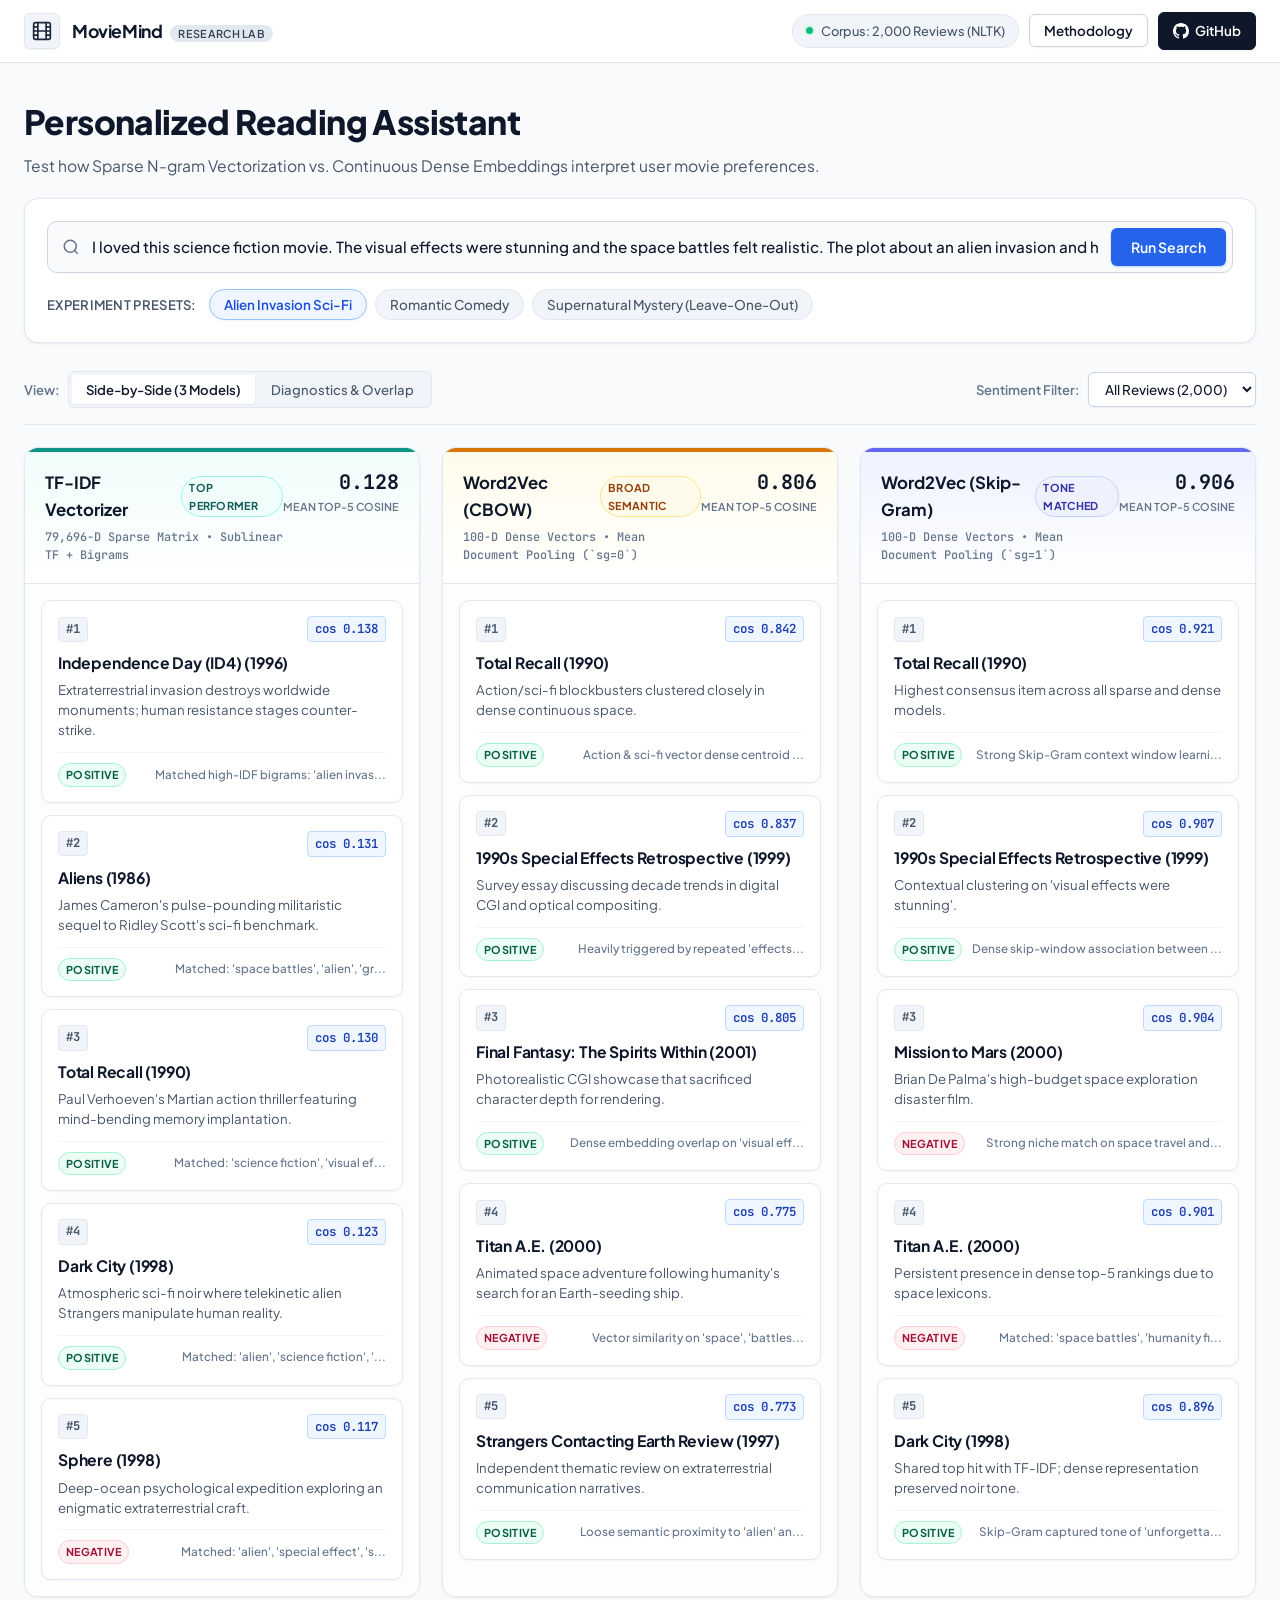
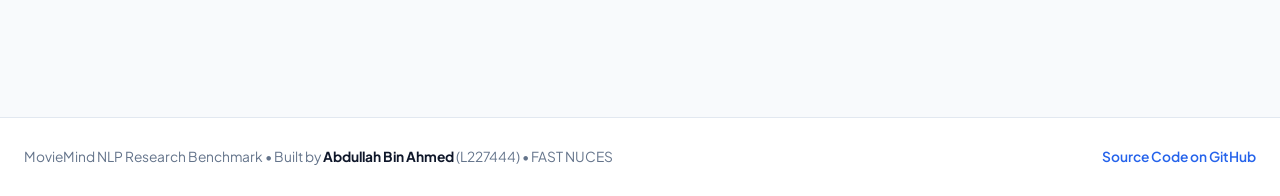
==== commit 9e93c11f: "Refactor UI to human-crafted research benchmark interface" ====
--- a/index.html
+++ b/index.html
@@ -7,7 +7,7 @@
   <meta name="description" content="An interactive research workbench evaluating TF-IDF against Word2Vec (CBOW & Skip-Gram) embeddings across 2,000 IMDB film reviews from the NLTK corpus.">
   <link rel="preconnect" href="https://fonts.googleapis.com">
   <link rel="preconnect" href="https://fonts.gstatic.com" crossorigin>
-  <link href="https://fonts.googleapis.com/css2?family=Inter:wght@300;400;500;600;700&family=JetBrains+Mono:wght@400;500;600&display=swap" rel="stylesheet">
+  <link href="https://fonts.googleapis.com/css2?family=Plus+Jakarta+Sans:wght@400;500;600;700;800&family=Inter:wght@400;500;600&family=JetBrains+Mono:wght@400;500;600&display=swap" rel="stylesheet">
   <link rel="stylesheet" href="style.css">
 </head>
 <body>
--- a/style.css
+++ b/style.css
@@ -1,36 +1,82 @@
 /* ==========================================================================
-   MovieMind — Clean, Human-Crafted Research Interface
-   Design System inspired by modern data products (Linear, Raycast, Vercel)
+   MovieMind — Personalized Film & Review Recommender (CS4063 NLP Lab)
+   Human-Crafted Academic & Research Interface
+   Designed for clarity, high-contrast readability, and authentic empirical presentation.
    ========================================================================== */
 
 :root {
-  --bg-canvas: #0c0e14;
-  --bg-surface: #141721;
-  --bg-card: #181c2a;
-  --bg-card-hover: #1e2336;
-  --bg-subtle: #22283d;
-
-  --border-dim: #252b40;
-  --border-focus: #3b82f6;
-  --border-subtle: rgba(255, 255, 255, 0.07);
-
-  --text-primary: #f1f5f9;
-  --text-secondary: #94a3b8;
+  /* Surface & Canvas: Warm, high-readability research paper tones */
+  --bg-canvas: #f8fafc;
+  --bg-surface: #ffffff;
+  --bg-card: #ffffff;
+  --bg-card-hover: #fbfcfe;
+  --bg-subtle: #f1f5f9;
+  --bg-inset: #f8fafc;
+
+  /* Borders */
+  --border-dim: #e2e8f0;
+  --border-strong: #cbd5e1;
+  --border-focus: #2563eb;
+  --border-subtle: #edf2f7;
+
+  /* Typography Colors */
+  --text-primary: #0f172a;
+  --text-secondary: #475569;
   --text-tertiary: #64748b;
-
-  --accent-blue: #3b82f6;
-  --accent-green: #10b981;
-  --accent-amber: #f59e0b;
-  --accent-purple: #8b5cf6;
-  --accent-rose: #f43f5e;
-
-  --font-sans: 'Inter', -apple-system, BlinkMacSystemFont, "Segoe UI", Roboto, sans-serif;
-  --font-mono: 'JetBrains Mono', monospace;
-
+  --text-muted: #94a3b8;
+
+  /* Model Accent Palettes (Curated, not neon) */
+  /* TF-IDF: Deep Forest / Teal */
+  --tfidf-primary: #0f766e;
+  --tfidf-accent: #0d9488;
+  --tfidf-bg: #f0fdfa;
+  --tfidf-border: #99f6e4;
+  --tfidf-pill-text: #115e59;
+
+  /* Word2Vec CBOW: Warm Amber / Terracotta */
+  --cbow-primary: #b45309;
+  --cbow-accent: #d97706;
+  --cbow-bg: #fffbeb;
+  --cbow-border: #fde68a;
+  --cbow-pill-text: #92400e;
+
+  /* Word2Vec Skip-Gram: Refined Indigo / Royal */
+  --skipgram-primary: #4338ca;
+  --skipgram-accent: #6366f1;
+  --skipgram-bg: #eef2ff;
+  --skipgram-border: #c7d2fe;
+  --skipgram-pill-text: #3730a3;
+
+  /* Sentiment Badges */
+  --pos-bg: #ecfdf5;
+  --pos-text: #065f46;
+  --pos-border: #a7f3d0;
+
+  --neg-bg: #fff1f2;
+  --neg-text: #9f1239;
+  --neg-border: #fecdd3;
+
+  /* Global Fonts */
+  --font-sans: 'Plus Jakarta Sans', 'Inter', -apple-system, BlinkMacSystemFont, "Segoe UI", Roboto, sans-serif;
+  --font-mono: 'JetBrains Mono', SFMono-Regular, Menlo, Monaco, Consolas, monospace;
+
+  /* Geometry & Elevation */
+  --radius-xs: 4px;
   --radius-sm: 6px;
   --radius-md: 10px;
   --radius-lg: 14px;
-}
+  --radius-xl: 18px;
+
+  --shadow-sm: 0 1px 2px 0 rgba(15, 23, 42, 0.05);
+  --shadow-md: 0 4px 6px -1px rgba(15, 23, 42, 0.07), 0 2px 4px -2px rgba(15, 23, 42, 0.05);
+  --shadow-card: 0 1px 3px 0 rgba(15, 23, 42, 0.06), 0 1px 2px -1px rgba(15, 23, 42, 0.04);
+  --shadow-hover: 0 10px 15px -3px rgba(15, 23, 42, 0.08), 0 4px 6px -4px rgba(15, 23, 42, 0.03);
+  --shadow-modal: 0 20px 25px -5px rgba(15, 23, 42, 0.12), 0 8px 10px -6px rgba(15, 23, 42, 0.08);
+}
+
+/* ==========================================================================
+   Base & Reset
+   ========================================================================== */
 
 * {
   margin: 0;
@@ -42,22 +88,28 @@
   background-color: var(--bg-canvas);
   color: var(--text-primary);
   font-family: var(--font-sans);
-  line-height: 1.5;
+  font-size: 14.5px;
+  line-height: 1.6;
   -webkit-font-smoothing: antialiased;
+  -moz-osx-font-smoothing: grayscale;
   min-height: 100vh;
 }
 
-/* Navbar */
+/* ==========================================================================
+   Navbar — Clean Human Studio Style
+   ========================================================================== */
+
 .navbar {
   background: var(--bg-surface);
   border-bottom: 1px solid var(--border-dim);
   position: sticky;
   top: 0;
   z-index: 50;
+  box-shadow: 0 1px 2px rgba(0, 0, 0, 0.02);
 }
 
 .nav-container {
-  max-width: 1320px;
+  max-width: 1280px;
   margin: 0 auto;
   padding: 12px 24px;
   display: flex;
@@ -72,40 +124,41 @@
 }
 
 .brand-logo {
-  width: 34px;
-  height: 34px;
-  background: var(--bg-card);
-  border: 1px solid var(--border-dim);
+  width: 36px;
+  height: 36px;
+  background: #f1f5f9;
+  border: 1px solid #e2e8f0;
   border-radius: var(--radius-sm);
   display: flex;
   align-items: center;
   justify-content: center;
-  color: var(--accent-blue);
+  color: #1e293b;
+  box-shadow: var(--shadow-sm);
 }
 
 .brand-title {
-  font-size: 1.05rem;
-  font-weight: 700;
-  letter-spacing: -0.3px;
-  color: #ffffff;
+  font-size: 1.1rem;
+  font-weight: 700;
+  letter-spacing: -0.4px;
+  color: #0f172a;
 }
 
 .brand-badge {
-  font-size: 0.7rem;
-  font-weight: 600;
-  padding: 2px 7px;
-  border-radius: 4px;
-  background: var(--bg-subtle);
-  color: var(--text-secondary);
+  font-size: 0.68rem;
+  font-weight: 600;
+  padding: 2px 8px;
+  border-radius: 999px;
+  background: #e2e8f0;
+  color: #334155;
   margin-left: 6px;
+  letter-spacing: 0.3px;
   text-transform: uppercase;
-  letter-spacing: 0.4px;
 }
 
 .nav-meta {
   display: flex;
   align-items: center;
-  gap: 12px;
+  gap: 10px;
 }
 
 .corpus-pill {
@@ -114,54 +167,71 @@
   gap: 8px;
   font-size: 0.8rem;
   color: var(--text-secondary);
-  background: var(--bg-card);
-  padding: 6px 12px;
+  background: var(--bg-subtle);
+  padding: 6px 13px;
   border-radius: 999px;
   border: 1px solid var(--border-dim);
+  font-weight: 500;
 }
 
 .dot-online {
   width: 7px;
   height: 7px;
   border-radius: 50%;
-  background: var(--accent-green);
+  background: #10b981;
+  box-shadow: 0 0 0 2px #d1fae5;
 }
 
 .nav-btn {
-  background: var(--bg-card);
-  border: 1px solid var(--border-dim);
-  color: var(--text-secondary);
+  background: #ffffff;
+  border: 1px solid var(--border-strong);
+  color: var(--text-primary);
   padding: 7px 14px;
   border-radius: var(--radius-sm);
   font-size: 0.84rem;
-  font-weight: 500;
+  font-weight: 600;
+  font-family: inherit;
   cursor: pointer;
   text-decoration: none;
   display: inline-flex;
   align-items: center;
   gap: 6px;
   transition: all 0.15s ease;
+  box-shadow: var(--shadow-sm);
 }
 
 .nav-btn:hover {
-  background: var(--bg-subtle);
-  color: var(--text-primary);
-  border-color: #384260;
+  background: #f8fafc;
+  border-color: #94a3b8;
+  color: #0f172a;
 }
 
 .nav-btn-primary {
-  background: #1e2436;
+  background: #0f172a;
   color: #ffffff;
-}
-
-/* Page Container */
+  border-color: #0f172a;
+}
+
+.nav-btn-primary:hover {
+  background: #1e293b;
+  border-color: #1e293b;
+  color: #ffffff;
+}
+
+/* ==========================================================================
+   Page Layout & Container
+   ========================================================================== */
+
 .page-container {
-  max-width: 1320px;
+  max-width: 1280px;
   margin: 0 auto;
-  padding: 32px 24px;
-}
-
-/* Search Console */
+  padding: 32px 24px 60px 24px;
+}
+
+/* ==========================================================================
+   Search & Experiment Console
+   ========================================================================== */
+
 .search-console {
   margin-bottom: 28px;
 }
@@ -171,39 +241,44 @@
 }
 
 .search-header h1 {
-  font-size: 1.9rem;
-  font-weight: 700;
-  letter-spacing: -0.5px;
+  font-size: 2.1rem;
+  font-weight: 800;
+  letter-spacing: -0.6px;
+  color: #0f172a;
   margin-bottom: 6px;
 }
 
 .search-sub {
   color: var(--text-secondary);
-  font-size: 0.95rem;
+  font-size: 0.98rem;
+  max-width: 800px;
+  line-height: 1.5;
 }
 
 .search-card {
   background: var(--bg-surface);
   border: 1px solid var(--border-dim);
   border-radius: var(--radius-lg);
-  padding: 20px;
+  padding: 22px;
+  box-shadow: var(--shadow-card);
 }
 
 .search-input-wrapper {
   display: flex;
   align-items: center;
   background: var(--bg-canvas);
-  border: 1px solid var(--border-dim);
+  border: 1.5px solid var(--border-strong);
   border-radius: var(--radius-md);
-  padding: 4px 6px 4px 14px;
+  padding: 6px 6px 6px 14px;
   gap: 12px;
-  transition: border-color 0.2s ease, box-shadow 0.2s ease;
+  transition: all 0.2s ease;
   margin-bottom: 16px;
 }
 
 .search-input-wrapper:focus-within {
+  background: #ffffff;
   border-color: var(--border-focus);
-  box-shadow: 0 0 0 3px rgba(59, 130, 246, 0.15);
+  box-shadow: 0 0 0 3px rgba(37, 99, 235, 0.12);
 }
 
 .search-icon-box {
@@ -219,27 +294,34 @@
   outline: none;
   color: var(--text-primary);
   font-size: 0.95rem;
-  font-family: var(--font-sans);
+  font-family: inherit;
+  font-weight: 500;
 }
 
 #query-input::placeholder {
-  color: var(--text-tertiary);
+  color: var(--text-muted);
 }
 
 .search-submit-btn {
-  background: var(--accent-blue);
+  background: #2563eb;
   color: #ffffff;
   border: none;
-  padding: 10px 18px;
+  padding: 10px 20px;
   border-radius: var(--radius-sm);
   font-size: 0.88rem;
   font-weight: 600;
+  font-family: inherit;
   cursor: pointer;
-  transition: opacity 0.2s ease;
+  transition: background 0.15s ease, transform 0.1s ease;
+  box-shadow: 0 1px 2px rgba(37, 99, 235, 0.3);
 }
 
 .search-submit-btn:hover {
-  opacity: 0.9;
+  background: #1d4ed8;
+}
+
+.search-submit-btn:active {
+  transform: translateY(1px);
 }
 
 .preset-row {
@@ -250,9 +332,11 @@
 }
 
 .preset-label {
-  font-size: 0.8rem;
-  color: var(--text-tertiary);
-  font-weight: 500;
+  font-size: 0.82rem;
+  color: var(--text-secondary);
+  font-weight: 600;
+  text-transform: uppercase;
+  letter-spacing: 0.3px;
 }
 
 .preset-chips {
@@ -262,35 +346,41 @@
 }
 
 .chip {
-  background: var(--bg-card);
+  background: var(--bg-subtle);
   border: 1px solid var(--border-dim);
   color: var(--text-secondary);
-  font-size: 0.82rem;
+  font-size: 0.84rem;
   font-weight: 500;
-  padding: 6px 13px;
+  font-family: inherit;
+  padding: 6px 14px;
   border-radius: 999px;
   cursor: pointer;
   transition: all 0.15s ease;
 }
 
 .chip:hover {
-  background: var(--bg-subtle);
+  background: #e2e8f0;
   color: var(--text-primary);
+  border-color: #cbd5e1;
 }
 
 .chip.active {
-  background: rgba(59, 130, 246, 0.15);
-  border-color: rgba(59, 130, 246, 0.4);
-  color: #60a5fa;
-  font-weight: 600;
-}
-
-/* Toolbar */
+  background: #eff6ff;
+  border-color: #93c5fd;
+  color: #1d4ed8;
+  font-weight: 600;
+  box-shadow: 0 1px 2px rgba(37, 99, 235, 0.08);
+}
+
+/* ==========================================================================
+   Toolbar & View Toggles
+   ========================================================================== */
+
 .toolbar {
   display: flex;
   justify-content: space-between;
   align-items: center;
-  margin-bottom: 20px;
+  margin-bottom: 22px;
   padding-bottom: 16px;
   border-bottom: 1px solid var(--border-dim);
   flex-wrap: wrap;
@@ -298,9 +388,9 @@
 }
 
 .toolbar-label {
-  font-size: 0.8rem;
+  font-size: 0.82rem;
   color: var(--text-tertiary);
-  font-weight: 500;
+  font-weight: 600;
   margin-right: 8px;
 }
 
@@ -310,7 +400,7 @@
 }
 
 .segmented-control {
-  background: var(--bg-surface);
+  background: #f1f5f9;
   border: 1px solid var(--border-dim);
   padding: 3px;
   border-radius: var(--radius-sm);
@@ -323,36 +413,57 @@
   border: none;
   color: var(--text-secondary);
   padding: 6px 14px;
-  border-radius: 4px;
+  border-radius: var(--radius-xs);
   font-size: 0.82rem;
   font-weight: 500;
+  font-family: inherit;
   cursor: pointer;
   transition: all 0.15s ease;
 }
 
+.seg-btn:hover {
+  color: var(--text-primary);
+}
+
 .seg-btn.active {
-  background: var(--bg-card);
-  color: #ffffff;
-  font-weight: 600;
-  box-shadow: 0 1px 3px rgba(0, 0, 0, 0.3);
+  background: #ffffff;
+  color: #0f172a;
+  font-weight: 600;
+  box-shadow: var(--shadow-sm);
+}
+
+.filter-controls {
+  display: flex;
+  align-items: center;
 }
 
 .custom-select {
-  background: var(--bg-surface);
-  border: 1px solid var(--border-dim);
-  color: var(--text-secondary);
-  padding: 6px 12px;
+  background: #ffffff;
+  border: 1px solid var(--border-strong);
+  color: var(--text-primary);
+  padding: 7px 12px;
   border-radius: var(--radius-sm);
-  font-size: 0.82rem;
+  font-size: 0.84rem;
+  font-family: inherit;
+  font-weight: 500;
   outline: none;
   cursor: pointer;
-}
-
-/* Results Grid */
+  box-shadow: var(--shadow-sm);
+  transition: border-color 0.15s ease;
+}
+
+.custom-select:focus {
+  border-color: var(--border-focus);
+}
+
+/* ==========================================================================
+   Results Grid & 3 Model Columns
+   ========================================================================== */
+
 .results-grid {
   display: grid;
   grid-template-columns: repeat(3, 1fr);
-  gap: 20px;
+  gap: 22px;
 }
 
 .model-panel {
@@ -362,6 +473,12 @@
   overflow: hidden;
   display: flex;
   flex-direction: column;
+  box-shadow: var(--shadow-card);
+  transition: box-shadow 0.2s ease;
+}
+
+.model-panel:hover {
+  box-shadow: var(--shadow-md);
 }
 
 .panel-header {
@@ -370,11 +487,24 @@
   display: flex;
   justify-content: space-between;
   align-items: flex-start;
-}
-
-.header-tfidf { border-top: 3px solid var(--accent-green); }
-.header-cbow { border-top: 3px solid var(--accent-amber); }
-.header-skipgram { border-top: 3px solid var(--accent-purple); }
+  background: #fafafa;
+}
+
+/* Model Specific Header Themes */
+.header-tfidf {
+  border-top: 4px solid var(--tfidf-accent);
+  background: linear-gradient(180deg, var(--tfidf-bg) 0%, #ffffff 100%);
+}
+
+.header-cbow {
+  border-top: 4px solid var(--cbow-accent);
+  background: linear-gradient(180deg, var(--cbow-bg) 0%, #ffffff 100%);
+}
+
+.header-skipgram {
+  border-top: 4px solid var(--skipgram-accent);
+  background: linear-gradient(180deg, var(--skipgram-bg) 0%, #ffffff 100%);
+}
 
 .model-name {
   font-size: 1.05rem;
@@ -383,41 +513,62 @@
   align-items: center;
   gap: 8px;
   margin-bottom: 4px;
+  color: #0f172a;
 }
 
 .model-meta {
-  font-size: 0.75rem;
+  font-size: 0.74rem;
   color: var(--text-tertiary);
   font-family: var(--font-mono);
+  font-weight: 500;
 }
 
 .status-tag {
   font-size: 0.68rem;
-  font-weight: 600;
-  padding: 2px 6px;
-  border-radius: 4px;
-}
-
-.tag-winner { background: rgba(16, 185, 129, 0.15); color: #34d399; }
-.tag-neutral { background: rgba(245, 158, 11, 0.15); color: #fbbf24; }
-.tag-tone { background: rgba(139, 92, 246, 0.15); color: #c084fc; }
+  font-weight: 700;
+  padding: 2px 7px;
+  border-radius: 999px;
+  text-transform: uppercase;
+  letter-spacing: 0.3px;
+}
+
+.tag-winner {
+  background: var(--tfidf-bg);
+  color: var(--tfidf-pill-text);
+  border: 1px solid var(--tfidf-border);
+}
+
+.tag-neutral {
+  background: var(--cbow-bg);
+  color: var(--cbow-pill-text);
+  border: 1px solid var(--cbow-border);
+}
+
+.tag-tone {
+  background: var(--skipgram-bg);
+  color: var(--skipgram-pill-text);
+  border: 1px solid var(--skipgram-border);
+}
 
 .model-stat {
   text-align: right;
+  flex-shrink: 0;
 }
 
 .stat-number {
   display: block;
   font-family: var(--font-mono);
-  font-size: 1.15rem;
-  font-weight: 700;
-  color: var(--text-primary);
+  font-size: 1.25rem;
+  font-weight: 700;
+  color: #0f172a;
+  line-height: 1.2;
 }
 
 .stat-caption {
   font-size: 0.68rem;
   color: var(--text-tertiary);
   text-transform: uppercase;
+  font-weight: 600;
 }
 
 .panel-body {
@@ -426,89 +577,124 @@
   flex-direction: column;
   gap: 12px;
   flex: 1;
-}
-
-/* Film Result Cards */
+  background: #fdfdfd;
+}
+
+/* ==========================================================================
+   Film Result Cards (Human-Crafted Paper Cards)
+   ========================================================================== */
+
 .film-card {
   background: var(--bg-card);
   border: 1px solid var(--border-dim);
   border-radius: var(--radius-md);
-  padding: 14px 16px;
+  padding: 15px 16px;
   cursor: pointer;
-  transition: all 0.18s ease;
+  transition: all 0.18s cubic-bezier(0.16, 1, 0.3, 1);
+  box-shadow: 0 1px 2px rgba(15, 23, 42, 0.04);
+  position: relative;
 }
 
 .film-card:hover {
   background: var(--bg-card-hover);
-  border-color: #384260;
-  transform: translateY(-1px);
+  border-color: #cbd5e1;
+  transform: translateY(-2px);
+  box-shadow: var(--shadow-hover);
 }
 
 .card-top {
   display: flex;
   justify-content: space-between;
   align-items: center;
-  margin-bottom: 6px;
+  margin-bottom: 8px;
 }
 
 .rank-badge {
   font-family: var(--font-mono);
-  font-size: 0.72rem;
-  font-weight: 600;
-  color: var(--text-tertiary);
+  font-size: 0.76rem;
+  font-weight: 700;
+  color: #475569;
+  background: #f1f5f9;
+  padding: 2px 7px;
+  border-radius: var(--radius-xs);
+  border: 1px solid #e2e8f0;
 }
 
 .score-badge {
   font-family: var(--font-mono);
-  font-size: 0.8rem;
-  font-weight: 600;
-  color: #60a5fa;
-  background: rgba(59, 130, 246, 0.1);
+  font-size: 0.78rem;
+  font-weight: 600;
+  color: #1e40af;
+  background: #eff6ff;
+  border: 1px solid #bfdbfe;
   padding: 2px 7px;
-  border-radius: 4px;
+  border-radius: var(--radius-xs);
 }
 
 .film-title {
-  font-size: 0.95rem;
-  font-weight: 600;
-  color: #ffffff;
-  margin-bottom: 4px;
+  font-size: 0.98rem;
+  font-weight: 700;
+  color: #0f172a;
+  margin-bottom: 5px;
+  letter-spacing: -0.2px;
 }
 
 .film-summary {
-  font-size: 0.8rem;
-  color: var(--text-secondary);
-  line-height: 1.45;
-  margin-bottom: 10px;
+  font-size: 0.83rem;
+  color: var(--text-secondary);
+  line-height: 1.5;
+  margin-bottom: 12px;
 }
 
 .card-bottom {
   display: flex;
   justify-content: space-between;
   align-items: center;
+  border-top: 1px solid #f1f5f9;
+  padding-top: 10px;
+  gap: 8px;
 }
 
 .sent-tag {
   font-size: 0.68rem;
-  font-weight: 600;
-  padding: 2px 6px;
-  border-radius: 3px;
+  font-weight: 700;
+  padding: 2px 7px;
+  border-radius: 999px;
   text-transform: uppercase;
-}
-
-.sent-pos { background: rgba(16, 185, 129, 0.12); color: #34d399; }
-.sent-neg { background: rgba(244, 63, 94, 0.12); color: #fb7185; }
+  letter-spacing: 0.3px;
+  flex-shrink: 0;
+}
+
+.sent-pos {
+  background: var(--pos-bg);
+  color: var(--pos-text);
+  border: 1px solid var(--pos-border);
+}
+
+.sent-neg {
+  background: var(--neg-bg);
+  color: var(--neg-text);
+  border: 1px solid var(--neg-border);
+}
 
 .match-reason {
-  font-size: 0.72rem;
+  font-size: 0.73rem;
   color: var(--text-tertiary);
-}
-
-/* Diagnostics Container */
+  font-weight: 500;
+  white-space: nowrap;
+  overflow: hidden;
+  text-overflow: ellipsis;
+  text-align: right;
+}
+
+/* ==========================================================================
+   Diagnostics Overlap Container
+   ========================================================================== */
+
 .diagnostics-container {
   display: grid;
   grid-template-columns: 1fr 1fr;
-  gap: 20px;
+  gap: 22px;
 }
 
 .hidden {
@@ -520,16 +706,18 @@
   border: 1px solid var(--border-dim);
   border-radius: var(--radius-lg);
   padding: 24px;
+  box-shadow: var(--shadow-card);
 }
 
 .diag-card-header h3 {
-  font-size: 1.1rem;
-  font-weight: 600;
+  font-size: 1.15rem;
+  font-weight: 700;
+  color: #0f172a;
   margin-bottom: 4px;
 }
 
 .diag-card-header p {
-  font-size: 0.84rem;
+  font-size: 0.86rem;
   color: var(--text-secondary);
   margin-bottom: 20px;
 }
@@ -549,30 +737,57 @@
 }
 
 .t-cell {
-  background: var(--bg-card);
-  padding: 10px 12px;
+  background: #f8fafc;
+  padding: 11px 12px;
   text-align: center;
   border-radius: var(--radius-sm);
+  border: 1px solid var(--border-dim);
+  font-weight: 500;
 }
 
 .t-head .t-cell {
-  background: transparent;
-  color: var(--text-tertiary);
-  font-size: 0.75rem;
-  font-weight: 600;
+  background: #f1f5f9;
+  color: var(--text-secondary);
+  font-size: 0.74rem;
+  font-weight: 700;
+  text-transform: uppercase;
 }
 
 .font-bold {
   text-align: left;
   font-family: var(--font-sans);
-  font-weight: 600;
-  color: var(--text-secondary);
-}
-
-.cell-diag { background: rgba(59, 130, 246, 0.15); color: #60a5fa; font-weight: 700; }
-.cell-high { background: rgba(16, 185, 129, 0.15); color: #34d399; font-weight: 700; }
-.cell-med { background: rgba(245, 158, 11, 0.15); color: #fbbf24; }
-.cell-low { background: rgba(244, 63, 94, 0.12); color: #fb7185; }
+  font-weight: 700;
+  color: #1e293b;
+  background: #ffffff;
+}
+
+.cell-diag {
+  background: #eff6ff;
+  color: #1e40af;
+  font-weight: 700;
+  border-color: #bfdbfe;
+}
+
+.cell-high {
+  background: #ecfdf5;
+  color: #065f46;
+  font-weight: 700;
+  border-color: #a7f3d0;
+}
+
+.cell-med {
+  background: #fffbeb;
+  color: #92400e;
+  font-weight: 600;
+  border-color: #fde68a;
+}
+
+.cell-low {
+  background: #fff1f2;
+  color: #9f1239;
+  font-weight: 600;
+  border-color: #fecdd3;
+}
 
 .explanation-box {
   display: flex;
@@ -583,32 +798,49 @@
 .exp-item {
   display: flex;
   gap: 12px;
-  font-size: 0.86rem;
+  font-size: 0.88rem;
+  padding: 12px;
+  background: #f8fafc;
+  border: 1px solid var(--border-dim);
+  border-radius: var(--radius-md);
 }
 
 .exp-dot {
-  width: 9px;
-  height: 9px;
+  width: 10px;
+  height: 10px;
   border-radius: 50%;
-  margin-top: 6px;
+  margin-top: 5px;
   flex-shrink: 0;
 }
 
-.dot-tfidf { background: var(--accent-green); }
-.dot-w2v { background: var(--accent-amber); }
+.dot-tfidf {
+  background: var(--tfidf-accent);
+}
+
+.dot-w2v {
+  background: var(--cbow-accent);
+}
+
+.exp-item strong {
+  color: #0f172a;
+}
 
 .exp-item p {
   color: var(--text-secondary);
   margin-top: 4px;
-  font-size: 0.82rem;
-}
-
-/* Modals */
+  font-size: 0.83rem;
+  line-height: 1.5;
+}
+
+/* ==========================================================================
+   Modals & Lightbox Overlays
+   ========================================================================== */
+
 .modal-backdrop {
   position: fixed;
   inset: 0;
-  background: rgba(0, 0, 0, 0.7);
-  backdrop-filter: blur(4px);
+  background: rgba(15, 23, 42, 0.45);
+  backdrop-filter: blur(3px);
   display: flex;
   align-items: center;
   justify-content: center;
@@ -622,16 +854,16 @@
   border-radius: var(--radius-lg);
   max-width: 580px;
   width: 100%;
-  box-shadow: 0 25px 50px -12px rgba(0, 0, 0, 0.5);
+  box-shadow: var(--shadow-modal);
   overflow: hidden;
-  animation: modalIn 0.2s ease;
+  animation: modalScaleIn 0.2s cubic-bezier(0.16, 1, 0.3, 1);
 }
 
 .modal-wide {
-  max-width: 720px;
-}
-
-@keyframes modalIn {
+  max-width: 740px;
+}
+
+@keyframes modalScaleIn {
   from { opacity: 0; transform: scale(0.96); }
   to { opacity: 1; transform: scale(1); }
 }
@@ -642,29 +874,39 @@
   display: flex;
   justify-content: space-between;
   align-items: flex-start;
+  background: #f8fafc;
 }
 
 .modal-header h2 {
   font-size: 1.25rem;
   font-weight: 700;
-  color: #ffffff;
+  color: #0f172a;
+  letter-spacing: -0.3px;
 }
 
 #modal-film-meta {
   font-size: 0.8rem;
-  color: var(--text-tertiary);
+  color: var(--text-secondary);
+  display: block;
+  margin-top: 3px;
 }
 
 .modal-close {
   background: transparent;
   border: none;
-  font-size: 1.5rem;
+  font-size: 1.6rem;
   color: var(--text-tertiary);
   cursor: pointer;
   line-height: 1;
-}
-
-.modal-close:hover { color: #ffffff; }
+  padding: 2px 6px;
+  border-radius: var(--radius-xs);
+  transition: all 0.15s ease;
+}
+
+.modal-close:hover {
+  color: #0f172a;
+  background: #e2e8f0;
+}
 
 .modal-body {
   padding: 24px;
@@ -672,31 +914,46 @@
 
 .modal-score-banner {
   display: flex;
-  background: var(--bg-card);
+  background: #f8fafc;
   border: 1px solid var(--border-dim);
-  border-radius: var(--radius-sm);
-  padding: 12px 16px;
+  border-radius: var(--radius-md);
+  padding: 14px 18px;
   justify-content: space-around;
-  margin-bottom: 18px;
+  margin-bottom: 20px;
 }
 
 .banner-label {
   display: block;
-  font-size: 0.7rem;
+  font-size: 0.72rem;
   color: var(--text-tertiary);
   text-transform: uppercase;
+  font-weight: 600;
+  margin-bottom: 2px;
+}
+
+.modal-score-banner strong {
+  font-size: 1.1rem;
+  font-family: var(--font-mono);
+  color: #0f172a;
+}
+
+.modal-body h4 {
+  font-size: 0.88rem;
+  font-weight: 700;
+  color: #334155;
+  margin-bottom: 8px;
 }
 
 .modal-quote {
-  font-size: 0.92rem;
-  color: #cbd5e1;
+  font-size: 0.94rem;
+  color: #1e293b;
   font-style: italic;
-  line-height: 1.6;
-  background: var(--bg-canvas);
-  border-left: 3px solid var(--accent-blue);
-  padding: 12px 16px;
+  line-height: 1.65;
+  background: #f1f5f9;
+  border-left: 3.5px solid #2563eb;
+  padding: 14px 18px;
   border-radius: var(--radius-sm);
-  margin: 10px 0 16px 0;
+  margin: 10px 0 18px 0;
 }
 
 .modal-keywords {
@@ -707,8 +964,9 @@
 }
 
 .kw-label {
-  font-size: 0.78rem;
-  color: var(--text-tertiary);
+  font-size: 0.8rem;
+  color: var(--text-secondary);
+  font-weight: 600;
 }
 
 .kw-tags {
@@ -718,50 +976,84 @@
 }
 
 .kw-tag {
-  background: var(--bg-subtle);
-  border: 1px solid var(--border-dim);
-  font-size: 0.75rem;
-  padding: 2px 8px;
-  border-radius: 4px;
-  color: #93c5fd;
+  background: #eff6ff;
+  border: 1px solid #bfdbfe;
+  font-size: 0.76rem;
+  padding: 3px 9px;
+  border-radius: 999px;
+  color: #1e40af;
   font-family: var(--font-mono);
+  font-weight: 500;
 }
 
 .method-content h3 {
-  font-size: 1rem;
-  font-weight: 600;
-  margin: 16px 0 6px 0;
-  color: var(--accent-blue);
+  font-size: 1.05rem;
+  font-weight: 700;
+  margin: 18px 0 6px 0;
+  color: #1e293b;
+}
+
+.method-content h3:first-child {
+  margin-top: 0;
 }
 
 .method-content p {
-  font-size: 0.88rem;
-  color: var(--text-secondary);
-  line-height: 1.6;
-}
-
-/* Site Footer */
+  font-size: 0.9rem;
+  color: var(--text-secondary);
+  line-height: 1.65;
+}
+
+.method-content code {
+  background: #f1f5f9;
+  border: 1px solid #e2e8f0;
+  padding: 2px 5px;
+  border-radius: var(--radius-xs);
+  font-family: var(--font-mono);
+  font-size: 0.82rem;
+  color: #0f172a;
+}
+
+/* ==========================================================================
+   Site Footer (Authentic Student & NLP Lab Attribution)
+   ========================================================================== */
+
 .site-footer {
   border-top: 1px solid var(--border-dim);
-  margin-top: 50px;
-  padding: 24px 0;
+  margin-top: 60px;
+  padding: 28px 0;
   background: var(--bg-surface);
 }
 
 .footer-inner {
-  max-width: 1320px;
+  max-width: 1280px;
   margin: 0 auto;
   padding: 0 24px;
   display: flex;
   justify-content: space-between;
   align-items: center;
-  font-size: 0.84rem;
+  font-size: 0.86rem;
   color: var(--text-tertiary);
-}
-
-.footer-inner strong { color: var(--text-secondary); }
-.footer-inner a { color: var(--accent-blue); text-decoration: none; }
-.footer-inner a:hover { text-decoration: underline; }
+  flex-wrap: wrap;
+  gap: 12px;
+}
+
+.footer-inner strong {
+  color: #0f172a;
+}
+
+.footer-inner a {
+  color: #2563eb;
+  text-decoration: none;
+  font-weight: 600;
+}
+
+.footer-inner a:hover {
+  text-decoration: underline;
+}
+
+/* ==========================================================================
+   Responsive Adaptations
+   ========================================================================== */
 
 @media (max-width: 1024px) {
   .results-grid {
@@ -770,4 +1062,7 @@
   .diagnostics-container {
     grid-template-columns: 1fr;
   }
-}
+  .search-header h1 {
+    font-size: 1.7rem;
+  }
+}
